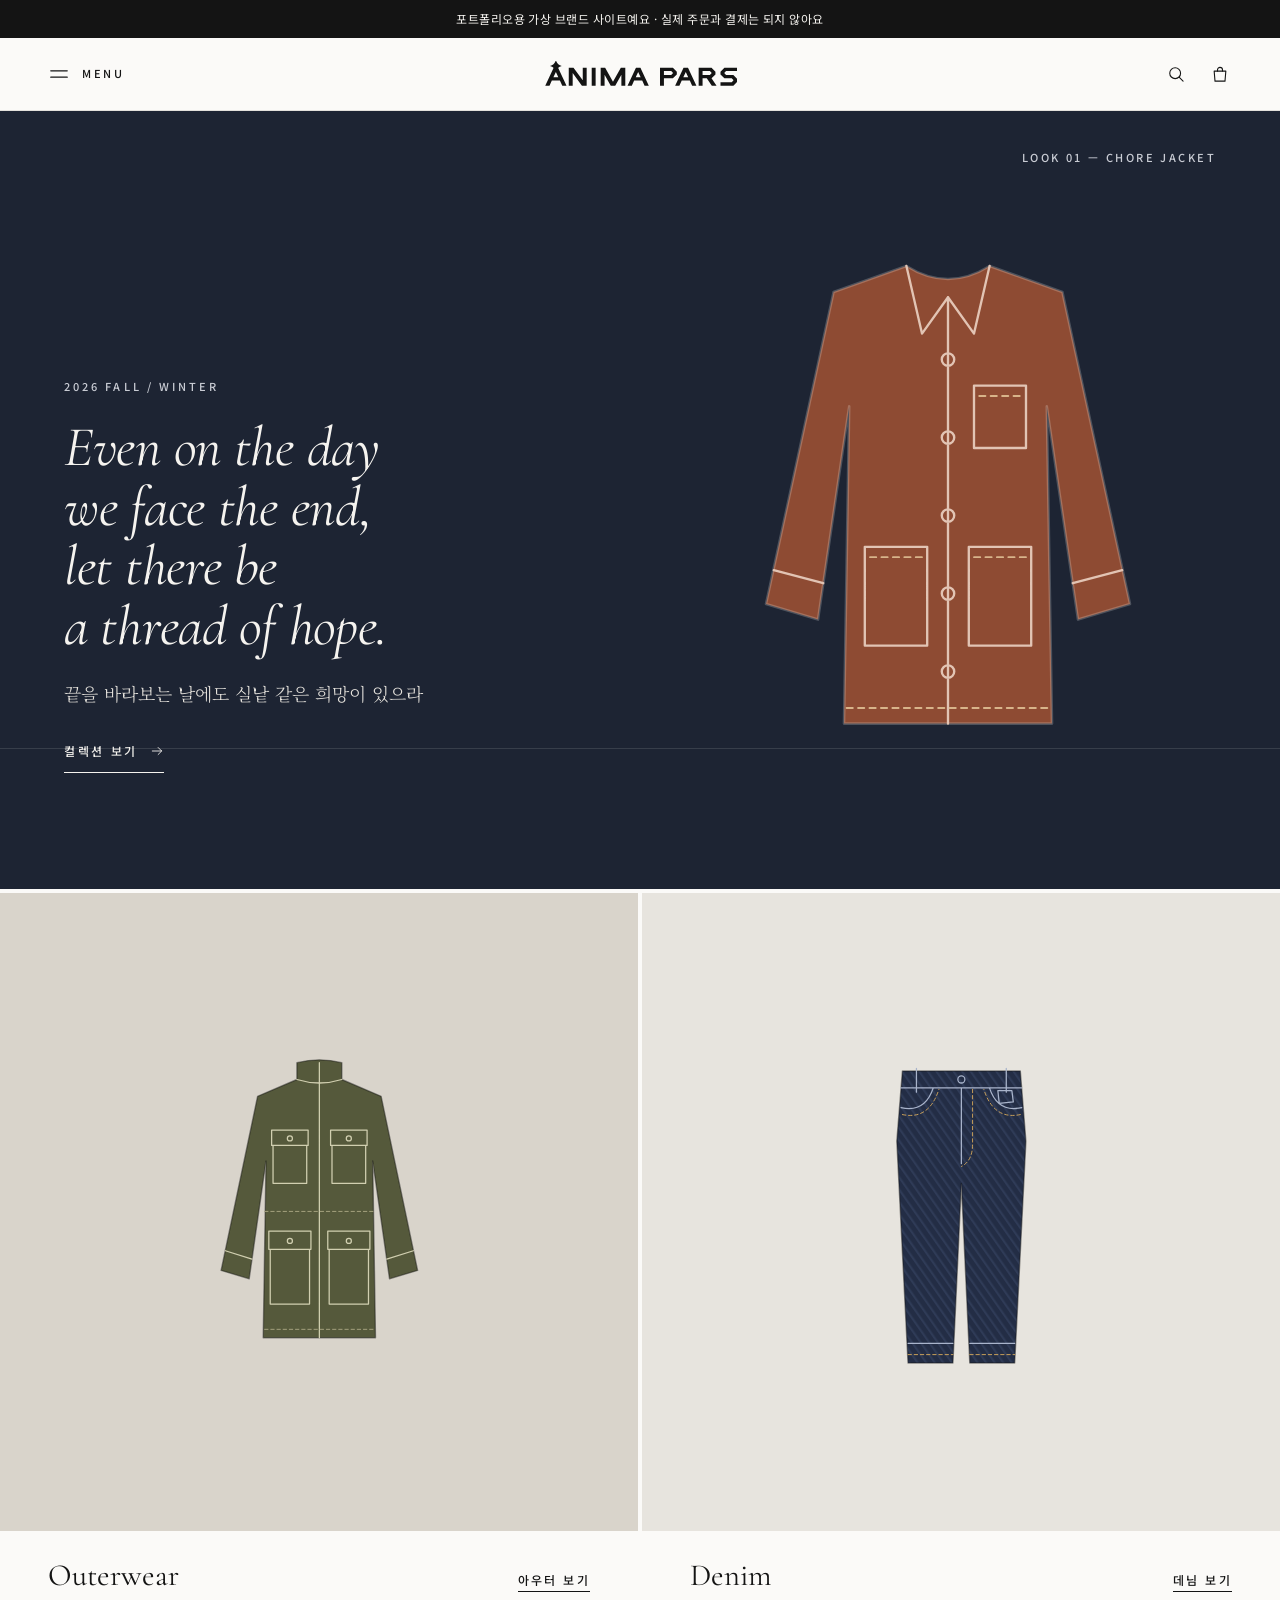
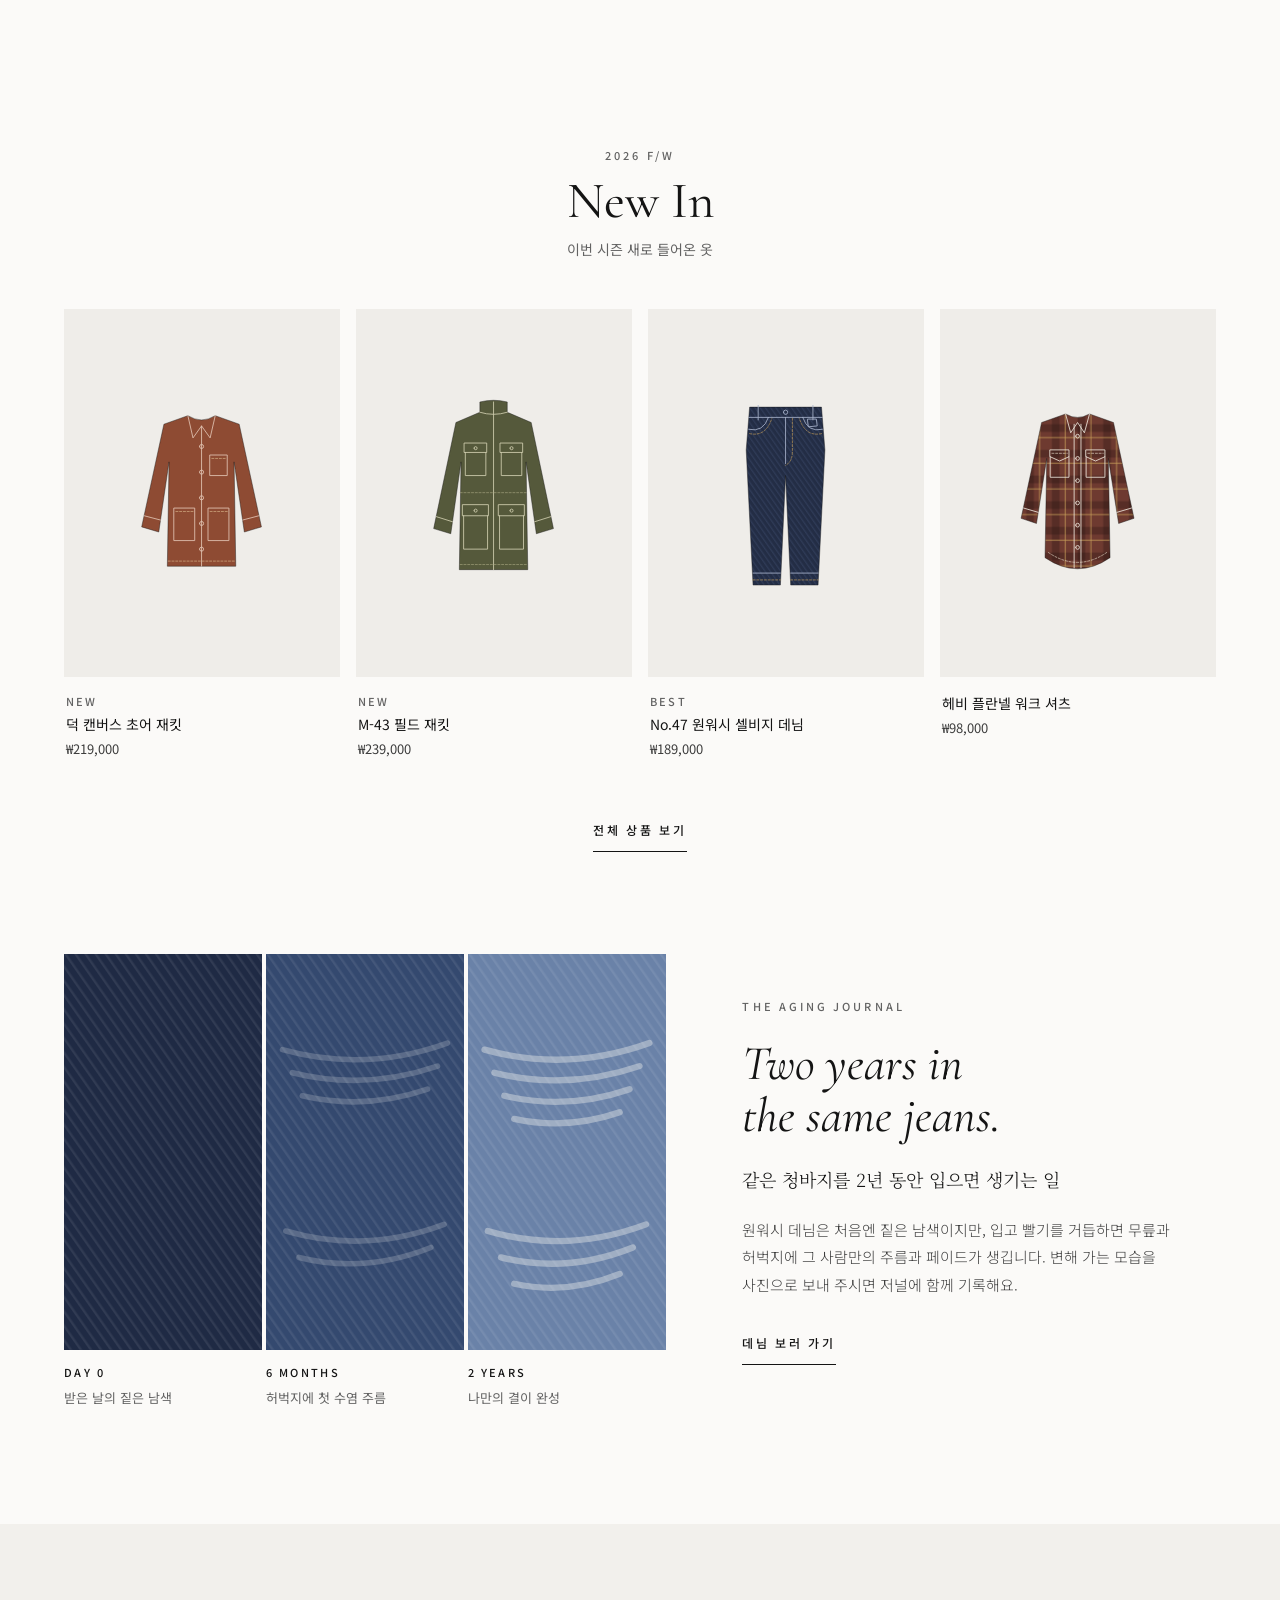
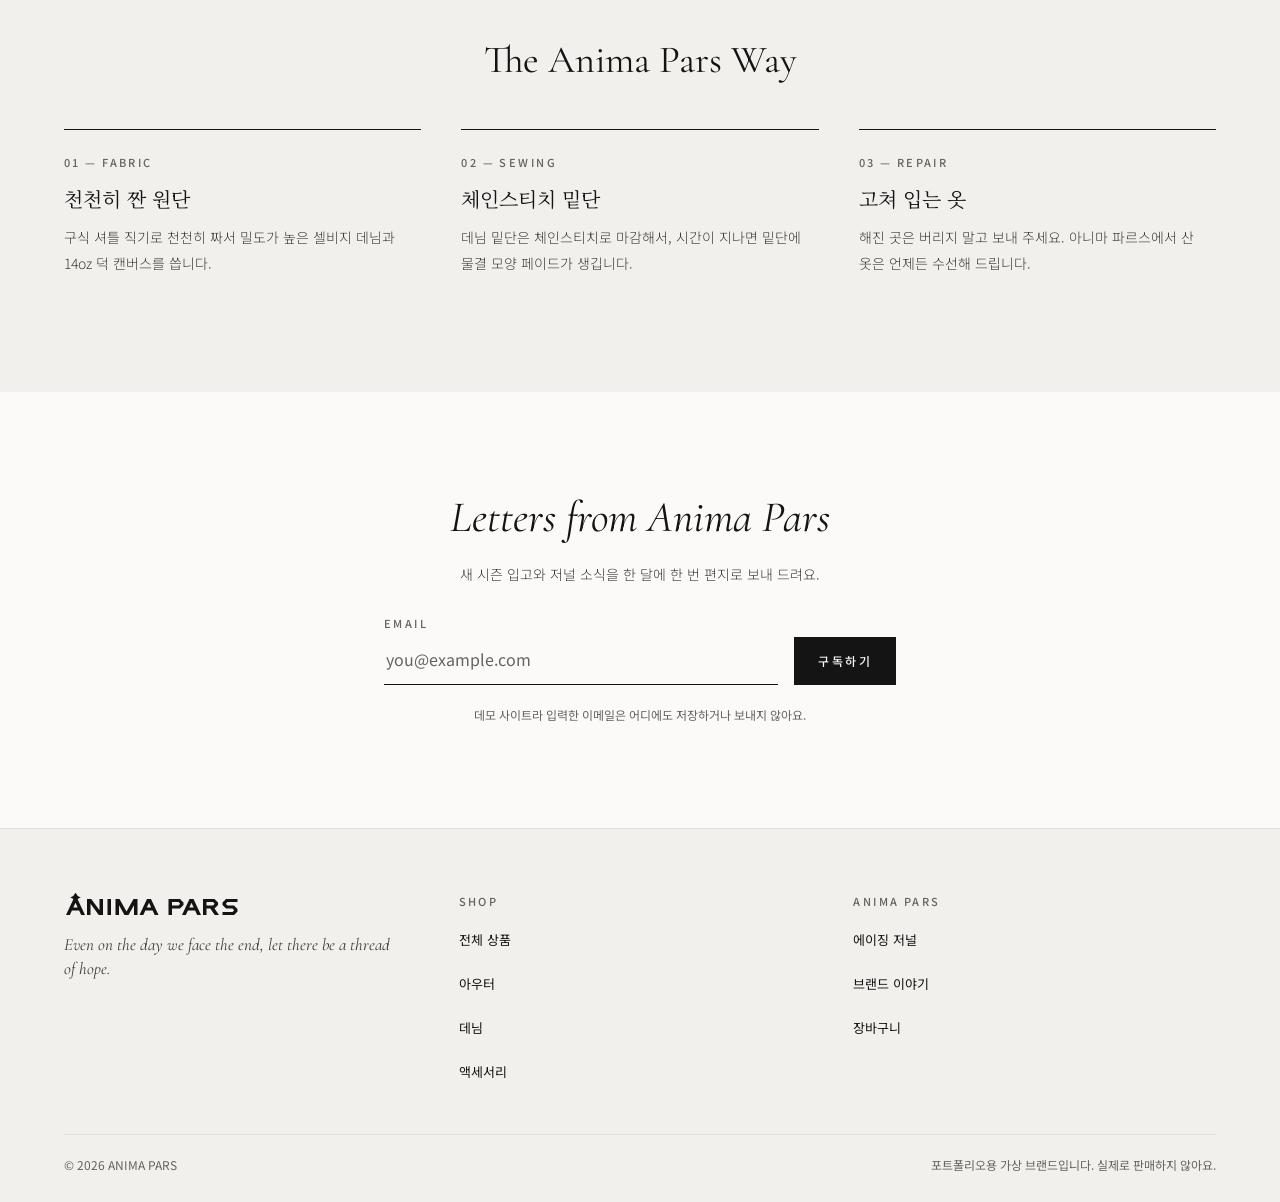
==== index.html @ e1e03ea4 "Initial commit: ANIMA PARS 포트폴리오 쇼핑몰 사이트 홈·컬렉션·상품 상세·장바구니 4개 페이지로 된 정적 사이트 (HTML/CSS/JS)  Co-Authore" ====
<!doctype html>
<html lang="ko">
<head>
  <meta charset="utf-8">
  <meta name="viewport" content="width=device-width, initial-scale=1">
  <title>ANIMA PARS | 포트폴리오용 가상 의류 브랜드</title>
  <meta name="description" content="ANIMA PARS는 덕 캔버스 재킷과 셀비지 데님처럼 입을수록 길이 드는 옷을 만드는 가상 의류 브랜드예요. 코딩 포트폴리오로 만든 데모 사이트입니다.">
  <meta property="og:type" content="website">
  <meta property="og:site_name" content="ANIMA PARS">
  <meta property="og:title" content="ANIMA PARS">
  <meta property="og:description" content="Even on the day we face the end, let there be a thread of hope.">
  <meta property="og:locale" content="ko_KR">
  <meta name="theme-color" content="#fbfaf8">
  <link rel="icon" href="assets/img/favicon.svg" type="image/svg+xml">
  <link rel="preconnect" href="https://fonts.googleapis.com">
  <link rel="preconnect" href="https://fonts.gstatic.com" crossorigin>
  <link rel="stylesheet" href="https://fonts.googleapis.com/css2?family=Cormorant+Garamond:ital,wght@0,400;0,500;1,400&amp;family=Noto+Sans+KR:wght@300;400;500&amp;family=Noto+Serif+KR:wght@300;400&amp;display=swap">
  <link rel="stylesheet" href="assets/css/style.css">
  <script src="assets/js/data.js" defer></script>
  <script src="assets/js/common.js" defer></script>
  <script src="assets/js/home.js" defer></script>
</head>
<body>
  <!-- 로고: 한 번 정의해 두고 <use>로 여러 곳에서 씀 -->
  <svg class="svg-defs" aria-hidden="true" focusable="false">
    <symbol id="logo-mark" viewBox="-2 3 347 48">
      <path fill="currentColor" fill-rule="evenodd" d="M0 50 L15 18 L23 18 L38 50 L30.4 50 L26.2 41 L11.8 41 L7.6 50 Z M19 25.7 L23.4 35 L14.6 35 Z M42 50 L42 18 L50.5 18 L67 40.5 L67 18 L74 18 L74 50 L65.5 50 L49 27.5 L49 50 Z M83 18 L90 18 L90 50 L83 50 Z M99 50 L99 18 L107 18 L121 42.9 L135 18 L143 18 L143 50 L136 50 L136 30.4 L125 50 L117 50 L106 30.4 L106 50 Z M147 50 L162 18 L170 18 L185 50 L177.4 50 L173.2 41 L158.8 41 L154.6 50 Z M166 25.7 L170.4 35 L161.6 35 Z M205 50 L205 18 L228 18 L235 25 L235 30 L228 37 L212 37 L212 50 Z M212 24 L225 24 L228 27 L228 28 L225 31 L212 31 Z M232 50 L247 18 L255 18 L270 50 L262.4 50 L258.2 41 L243.8 41 L239.6 50 Z M251 25.7 L255.4 35 L246.6 35 Z M274 50 L274 18 L297 18 L304 25 L304 30 L297 37 L306 50 L297.5 50 L288.5 37 L281 37 L281 50 Z M281 24 L294 24 L297 27 L297 28 L294 31 L281 31 Z M343 18 L343 24 L323 24 L320 27 L320 28 L323 31 L336 31 L343 38 L343 43 L336 50 L313 50 L313 44 L333 44 L336 41 L336 40 L333 37 L320 37 L313 30 L313 25 L320 18 Z"/>
      <path fill="currentColor" d="M19 4.5 Q21.3 12.7 29.5 15 Q21.3 17.3 19 25.5 Q16.7 17.3 8.5 15 Q16.7 12.7 19 4.5 Z"/>
    </symbol>
  </svg>

  <a class="skip-link" href="#main">본문으로 건너뛰기</a>
  <p class="notice-bar">포트폴리오용 가상 브랜드 사이트예요 · 실제 주문과 결제는 되지 않아요</p>

  <header class="site-header">
    <div class="site-header__inner">
      <div class="site-header__start">
        <button class="menu-toggle" type="button" aria-expanded="false" aria-controls="site-menu" aria-label="메뉴" data-menu-toggle>
          <svg class="icon icon-menu" viewBox="0 0 24 24" aria-hidden="true" focusable="false"><path d="M3 8.5 H21 M3 15.5 H21"/></svg>
          <svg class="icon icon-close" viewBox="0 0 24 24" aria-hidden="true" focusable="false"><path d="M5.5 5.5 L18.5 18.5 M18.5 5.5 L5.5 18.5"/></svg>
          <span class="menu-toggle__label" aria-hidden="true" data-menu-label>MENU</span>
        </button>
      </div>
      <a class="brand-logo" href="index.html" aria-label="ANIMA PARS 홈">
        <svg class="logo" viewBox="-2 3 347 48" aria-hidden="true" focusable="false"><use href="#logo-mark"/></svg>
      </a>
      <div class="site-header__end">
        <button class="icon-button" type="button" aria-expanded="false" aria-controls="site-search" aria-label="검색" data-search-toggle>
          <svg class="icon" viewBox="0 0 24 24" aria-hidden="true" focusable="false"><circle cx="11" cy="11" r="6.5"/><path d="M16 16 L20.5 20.5"/></svg>
        </button>
        <a class="cart-link" href="cart.html" aria-label="장바구니" data-cart-link>
          <svg class="icon" viewBox="0 0 24 24" aria-hidden="true" focusable="false"><path d="M5 8.5 H19 L18 20.5 H6 Z"/><path d="M9 8.5 V7 A3 3 0 0 1 15 7 V8.5"/></svg>
          <span class="cart-link__count" aria-hidden="true" data-cart-count hidden>0</span>
        </a>
      </div>
    </div>
    <div class="site-search" id="site-search" hidden>
      <form class="site-search__form" action="shop.html" method="get" role="search">
        <label class="sr-only" for="search-input">상품 검색</label>
        <input class="site-search__input" id="search-input" name="q" type="search" maxlength="40" placeholder="상품 이름으로 검색" autocomplete="off">
        <button class="button button--compact" type="submit">검색</button>
      </form>
    </div>
    <nav class="site-menu" id="site-menu" aria-label="전체 메뉴" hidden>
      <div class="site-menu__inner">
        <div class="menu-group">
          <p class="menu-group__title" lang="en">SHOP</p>
          <a href="shop.html">전체 상품</a>
          <a href="shop.html?cat=outer">아우터</a>
          <a href="shop.html?cat=denim">데님</a>
          <a href="shop.html?cat=shirt">셔츠</a>
          <a href="shop.html?cat=sweat">스웨트</a>
          <a href="shop.html?cat=tee">티셔츠</a>
          <a href="shop.html?cat=acc">액세서리</a>
        </div>
        <div class="menu-group">
          <p class="menu-group__title" lang="en">ANIMA PARS</p>
          <a href="index.html#journal">에이징 저널</a>
          <a href="index.html#about">브랜드 이야기</a>
          <a href="cart.html">장바구니</a>
        </div>
      </div>
    </nav>
  </header>

  <main id="main" tabindex="-1">
    <section class="hero" aria-labelledby="hero-title">
      <p class="hero__look" aria-hidden="true">LOOK 01 — CHORE JACKET</p>
      <div class="hero__inner container">
        <div class="hero__copy">
          <p class="eyebrow eyebrow--night" lang="en">2026 FALL / WINTER</p>
          <h1 class="hero__title" id="hero-title" lang="en">Even on the day<br>we face the end,<br>let there be<br>a thread of hope.</h1>
          <p class="hero__subtitle">끝을 바라보는 날에도 실낱 같은 희망이 있으라</p>
          <a class="link-line link-line--night" href="shop.html">
            컬렉션 보기
            <svg class="icon icon--small" viewBox="0 0 24 24" aria-hidden="true" focusable="false"><path d="M4 12 H20 M14 6 L20 12 L14 18"/></svg>
          </a>
        </div>
        <div class="hero__visual" data-illustration="AP-001:brick" data-illustration-tone="night" data-illustration-label="브릭 컬러 덕 캔버스 초어 재킷"></div>
      </div>
    </section>

    <section class="category-panels" aria-label="카테고리">
      <a class="category-panel" href="shop.html?cat=outer">
        <div class="category-panel__media category-panel__media--stone" data-illustration="AP-005:olive"></div>
        <div class="category-panel__body">
          <span class="category-panel__title" lang="en">Outerwear</span>
          <span class="category-panel__cta">아우터 보기</span>
        </div>
      </a>
      <a class="category-panel" href="shop.html?cat=denim">
        <div class="category-panel__media" data-illustration="AP-002:indigo"></div>
        <div class="category-panel__body">
          <span class="category-panel__title" lang="en">Denim</span>
          <span class="category-panel__cta">데님 보기</span>
        </div>
      </a>
    </section>

    <section class="section container" aria-labelledby="new-title">
      <div class="section-head">
        <p class="eyebrow" lang="en">2026 F/W</p>
        <h2 class="section-title" id="new-title" lang="en">New In</h2>
        <p class="section-subtitle">이번 시즌 새로 들어온 옷</p>
      </div>
      <ul class="product-grid" data-product-list="new"></ul>
      <noscript><p class="noscript-message">상품을 보려면 자바스크립트를 켜 주세요.</p></noscript>
      <a class="link-line section__cta" href="shop.html">전체 상품 보기</a>
    </section>

    <section class="journal container" id="journal" aria-labelledby="journal-title">
      <ol class="journal__strips" aria-label="데님 에이징 기록">
        <li class="journal__strip">
          <div class="journal__swatch journal__swatch--day0" aria-hidden="true">
            <svg viewBox="0 0 120 240" preserveAspectRatio="none" focusable="false"><rect width="120" height="240" fill="url(#ap-grain)"/></svg>
          </div>
          <span class="journal__label" lang="en">DAY 0</span>
          <span class="journal__note">받은 날의 짙은 남색</span>
        </li>
        <li class="journal__strip">
          <div class="journal__swatch journal__swatch--month6" aria-hidden="true">
            <svg viewBox="0 0 120 240" preserveAspectRatio="none" focusable="false"><rect width="120" height="240" fill="url(#ap-grain)"/><path d="M10 58 Q60 72 110 54 M16 72 Q60 83 104 68 M22 86 Q60 95 98 82 M12 168 Q60 182 108 164 M20 184 Q60 194 100 178" fill="none" stroke="#f5f3ef" stroke-opacity="0.2" stroke-width="3.4" stroke-linecap="round"/></svg>
          </div>
          <span class="journal__label" lang="en">6 MONTHS</span>
          <span class="journal__note">허벅지에 첫 수염 주름</span>
        </li>
        <li class="journal__strip">
          <div class="journal__swatch journal__swatch--year2" aria-hidden="true">
            <svg viewBox="0 0 120 240" preserveAspectRatio="none" focusable="false"><rect width="120" height="240" fill="url(#ap-grain)"/><path d="M10 58 Q60 72 110 54 M16 72 Q60 83 104 68 M22 86 Q60 95 98 82 M28 100 Q60 107 92 96 M12 168 Q60 182 108 164 M20 184 Q60 194 100 178 M28 200 Q60 207 92 194" fill="none" stroke="#f5f3ef" stroke-opacity="0.38" stroke-width="3.8" stroke-linecap="round"/></svg>
          </div>
          <span class="journal__label" lang="en">2 YEARS</span>
          <span class="journal__note">나만의 결이 완성</span>
        </li>
      </ol>
      <div class="journal__copy">
        <p class="eyebrow" lang="en">THE AGING JOURNAL</p>
        <h2 class="journal__title" id="journal-title" lang="en">Two years in<br>the same jeans.</h2>
        <p class="journal__lead">같은 청바지를 2년 동안 입으면 생기는 일</p>
        <p class="journal__text">원워시 데님은 처음엔 짙은 남색이지만, 입고 빨기를 거듭하면 무릎과 허벅지에 그 사람만의 주름과 페이드가 생깁니다. 변해 가는 모습을 사진으로 보내 주시면 저널에 함께 기록해요.</p>
        <a class="link-line" href="product.html?id=AP-002">데님 보러 가기</a>
      </div>
    </section>

    <section class="craft" id="about" aria-labelledby="craft-title">
      <div class="craft__inner container">
        <h2 class="section-title section-title--md craft__title" id="craft-title" lang="en">The Anima Pars Way</h2>
        <div class="craft__grid">
          <article class="craft__item">
            <span class="craft__index" lang="en">01 — FABRIC</span>
            <h3>천천히 짠 원단</h3>
            <p>구식 셔틀 직기로 천천히 짜서 밀도가 높은 셀비지 데님과 14oz 덕 캔버스를 씁니다.</p>
          </article>
          <article class="craft__item">
            <span class="craft__index" lang="en">02 — SEWING</span>
            <h3>체인스티치 밑단</h3>
            <p>데님 밑단은 체인스티치로 마감해서, 시간이 지나면 밑단에 물결 모양 페이드가 생깁니다.</p>
          </article>
          <article class="craft__item">
            <span class="craft__index" lang="en">03 — REPAIR</span>
            <h3>고쳐 입는 옷</h3>
            <p>해진 곳은 버리지 말고 보내 주세요. 아니마 파르스에서 산 옷은 언제든 수선해 드립니다.</p>
          </article>
        </div>
      </div>
    </section>

    <section class="newsletter" aria-labelledby="newsletter-title">
      <div class="newsletter__inner">
        <h2 class="newsletter__title" id="newsletter-title" lang="en">Letters from Anima Pars</h2>
        <p class="newsletter__text">새 시즌 입고와 저널 소식을 한 달에 한 번 편지로 보내 드려요.</p>
        <!-- 입력칸에 name이 없어서, 자바스크립트가 꺼져 있어도 이메일이 주소창이나 서버로 가지 않음 -->
        <form class="newsletter__form" novalidate data-newsletter>
          <div class="field">
            <label class="field__label" for="newsletter-email" lang="en">EMAIL</label>
            <input class="field__input" id="newsletter-email" type="email" autocomplete="email" placeholder="you@example.com" required>
          </div>
          <button class="button button--compact" type="submit">구독하기</button>
        </form>
        <p class="form-message form-message--error" role="alert" data-newsletter-error hidden>이메일 주소를 다시 확인해 주세요.</p>
        <p class="form-message" role="status" data-newsletter-done hidden>고마워요! 포트폴리오용 데모 사이트라 실제로 메일이 발송되지는 않아요.</p>
        <p class="fine-print">데모 사이트라 입력한 이메일은 어디에도 저장하거나 보내지 않아요.</p>
      </div>
    </section>
  </main>

  <footer class="site-footer">
    <div class="container">
      <div class="site-footer__grid">
        <div class="footer-brand">
          <a class="footer-brand__logo" href="index.html" aria-label="ANIMA PARS 홈">
            <svg class="logo" viewBox="-2 3 347 48" aria-hidden="true" focusable="false"><use href="#logo-mark"/></svg>
          </a>
          <p class="footer-motto" lang="en">Even on the day we face the end, let there be a thread of hope.</p>
        </div>
        <nav class="footer-group" aria-labelledby="footer-shop">
          <h2 class="footer-group__title" id="footer-shop" lang="en">SHOP</h2>
          <a href="shop.html">전체 상품</a>
          <a href="shop.html?cat=outer">아우터</a>
          <a href="shop.html?cat=denim">데님</a>
          <a href="shop.html?cat=acc">액세서리</a>
        </nav>
        <nav class="footer-group" aria-labelledby="footer-brand">
          <h2 class="footer-group__title" id="footer-brand" lang="en">ANIMA PARS</h2>
          <a href="index.html#journal">에이징 저널</a>
          <a href="index.html#about">브랜드 이야기</a>
          <a href="cart.html">장바구니</a>
        </nav>
      </div>
      <div class="site-footer__bottom">
        <span>© 2026 ANIMA PARS</span>
        <span>포트폴리오용 가상 브랜드입니다. 실제로 판매하지 않아요.</span>
      </div>
    </div>
  </footer>
</body>
</html>
---- assets/css/style.css ----
/* ==========================================================================
   ANIMA PARS 스타일시트
   1. 디자인 토큰   2. 기본   3. 공통 요소   4. 헤더·메뉴·검색   5. 푸터
   6. 상품 카드   7. 홈   8. 컬렉션   9. 상품 상세   10. 장바구니
   ========================================================================== */

/* 1. 디자인 토큰 ------------------------------------------------------------ */
:root {
  --ink: #141414;
  --ink-soft: #3c3c3c;
  --muted: #636363;
  --line: #e3e0db;
  --line-strong: #d5d1ca;
  --paper: #fbfaf8;
  --paper-alt: #f2f0ec;
  --tile: #efede9;
  --night: #1d2433;
  --night-text: #f5f3ef;
  --night-muted: #c9ccd4;
  --error: #a3352a;

  --font-display: "Cormorant Garamond", "Noto Serif KR", Georgia, serif;
  --font-serif: "Noto Serif KR", "Nanum Myeongjo", AppleMyungjo, serif;
  --font-sans: "Noto Sans KR", "Apple SD Gothic Neo", "Malgun Gothic", system-ui, sans-serif;

  --page-max: 1440px;
  --gutter: clamp(20px, 5vw, 72px);
  --header-height: 72px;
}

/* 2. 기본 ------------------------------------------------------------------ */
*,
*::before,
*::after {
  box-sizing: border-box;
}

[hidden] {
  display: none !important;
}

html {
  -webkit-text-size-adjust: 100%;
  scroll-behavior: smooth;
}

body {
  margin: 0;
  background: var(--paper);
  color: var(--ink);
  font-family: var(--font-sans);
  font-size: 15px;
  line-height: 1.6;
  word-break: keep-all;
  overflow-wrap: break-word;
  -webkit-font-smoothing: antialiased;
}

h1,
h2,
h3,
p,
figure,
dl,
dd {
  margin: 0;
}

ol,
ul {
  margin: 0;
  padding: 0;
  list-style: none;
}

svg {
  display: block;
}

a {
  color: inherit;
  text-underline-offset: 4px;
}

a:hover {
  color: var(--muted);
}

button,
input,
select {
  font: inherit;
  color: inherit;
}

button {
  cursor: pointer;
}

:focus-visible {
  outline: 2px solid var(--ink);
  outline-offset: 3px;
}

main:focus,
h1:focus {
  outline: none;
}

/* 고정 헤더에 가려지지 않도록 앵커 이동 위치를 아래로 */
[id] {
  scroll-margin-top: calc(var(--header-height) + 16px);
}

.sr-only {
  position: absolute;
  width: 1px;
  height: 1px;
  margin: -1px;
  padding: 0;
  overflow: hidden;
  clip-path: inset(50%);
  white-space: nowrap;
  border: 0;
}

/* display:none으로 숨기면 일부 브라우저에서 패턴이 안 그려지므로 크기 0으로 숨김 */
.svg-defs {
  position: absolute;
  width: 0;
  height: 0;
  overflow: hidden;
}

.container {
  width: 100%;
  max-width: var(--page-max);
  margin-inline: auto;
  padding-inline: var(--gutter);
}

.skip-link {
  position: absolute;
  top: -100px;
  left: 16px;
  z-index: 100;
  padding: 12px 16px;
  background: var(--ink);
  color: var(--paper);
  font-size: 14px;
  text-decoration: none;
}

.skip-link:focus {
  top: 16px;
  color: var(--paper);
}

@media (prefers-reduced-motion: reduce) {
  html {
    scroll-behavior: auto;
  }

  *,
  *::before,
  *::after {
    transition-duration: 0.01ms !important;
    animation-duration: 0.01ms !important;
  }
}

/* 3. 공통 요소 -------------------------------------------------------------- */
.notice-bar {
  padding: 10px var(--gutter);
  background: var(--ink);
  color: var(--night-text);
  font-size: 12px;
  line-height: 1.5;
  letter-spacing: 0.04em;
  text-align: center;
}

.eyebrow {
  font-size: 11px;
  font-weight: 500;
  letter-spacing: 0.28em;
  color: var(--muted);
}

.eyebrow--night {
  color: var(--night-muted);
}

.display-title {
  font-family: var(--font-display);
  font-size: clamp(40px, 5vw, 72px);
  font-weight: 400;
  line-height: 1;
}

.section-title {
  font-family: var(--font-display);
  font-size: clamp(36px, 4vw, 56px);
  font-weight: 400;
  line-height: 1.05;
}

.section-title--md {
  font-size: clamp(30px, 3vw, 40px);
  line-height: 1.1;
}

.page-title {
  font-family: var(--font-serif);
  font-size: clamp(28px, 3vw, 40px);
  font-weight: 300;
  line-height: 1.3;
}

.section {
  display: flex;
  flex-direction: column;
  gap: 48px;
  padding-block: clamp(72px, 9vw, 128px) clamp(64px, 8vw, 112px);
}

.section-head {
  display: flex;
  flex-direction: column;
  align-items: center;
  gap: 10px;
  text-align: center;
}

.section-subtitle {
  font-size: 14px;
  color: var(--muted);
}

.section__cta {
  align-self: center;
}

.button {
  display: inline-flex;
  align-items: center;
  justify-content: center;
  gap: 8px;
  min-height: 56px;
  padding: 0 28px;
  border: 0;
  border-radius: 0;
  background: var(--ink);
  color: var(--paper);
  font-size: 13px;
  font-weight: 500;
  letter-spacing: 0.18em;
  text-decoration: none;
  transition: background-color 0.2s ease;
}

.button:hover {
  background: #333;
  color: var(--paper);
}

.button--block {
  width: 100%;
}

.button--compact {
  min-height: 48px;
  padding: 0 24px;
  font-size: 12px;
  letter-spacing: 0.2em;
}

.link-line {
  display: inline-flex;
  align-items: center;
  gap: 12px;
  min-height: 44px;
  border-bottom: 1px solid currentColor;
  font-size: 12px;
  font-weight: 500;
  letter-spacing: 0.22em;
  text-decoration: none;
}

.link-line--night {
  color: var(--night-text);
}

.link-line--night:hover {
  color: var(--night-muted);
}

.text-button {
  min-height: 44px;
  padding: 0 4px;
  border: 0;
  background: none;
  font-size: 12px;
  letter-spacing: 0.12em;
  text-decoration: underline;
  text-underline-offset: 4px;
}

.text-button:hover {
  color: var(--muted);
}

.icon {
  flex: none;
  width: 20px;
  height: 20px;
  fill: none;
  stroke: currentColor;
  stroke-width: 1.3;
  stroke-linecap: round;
  stroke-linejoin: round;
}

.icon--small {
  width: 14px;
  height: 14px;
  stroke-width: 1.5;
}

.form-message {
  font-size: 13px;
  line-height: 1.6;
}

.form-message--error {
  color: var(--error);
}

.fine-print {
  font-size: 12px;
  line-height: 1.7;
  color: var(--muted);
}

.breadcrumb ol {
  display: flex;
  flex-wrap: wrap;
  gap: 8px;
  font-size: 12px;
  color: var(--muted);
}

.breadcrumb li + li::before {
  content: "/";
  margin-right: 8px;
}

.breadcrumb a {
  color: var(--muted);
}

.breadcrumb a:hover {
  color: var(--ink);
}

.breadcrumb [aria-current="page"] {
  color: var(--ink);
}

.noscript-message {
  padding: 48px 0;
  font-size: 14px;
  color: var(--muted);
  text-align: center;
}

/* 4. 헤더·메뉴·검색 --------------------------------------------------------- */
.site-header {
  position: sticky;
  top: 0;
  z-index: 30;
  background: var(--paper);
  border-bottom: 1px solid var(--line);
}

.site-header__inner {
  max-width: var(--page-max);
  min-height: var(--header-height);
  margin-inline: auto;
  padding-inline: clamp(8px, 3vw, 40px);
  display: grid;
  grid-template-columns: minmax(0, 1fr) auto minmax(0, 1fr);
  align-items: center;
  gap: 8px;
}

.site-header__start {
  display: flex;
  align-items: center;
}

.site-header__end {
  display: flex;
  align-items: center;
  justify-content: flex-end;
}

.icon-button {
  width: 44px;
  height: 44px;
  display: inline-flex;
  align-items: center;
  justify-content: center;
  padding: 0;
  border: 0;
  background: none;
}

.menu-toggle {
  display: inline-flex;
  align-items: center;
  gap: 12px;
  min-width: 44px;
  min-height: 44px;
  padding: 0 10px;
  border: 0;
  background: none;
  font-size: 11px;
  font-weight: 500;
  letter-spacing: 0.22em;
}

.menu-toggle .icon {
  width: 22px;
  height: 22px;
}

.menu-toggle .icon-close,
.menu-toggle[aria-expanded="true"] .icon-menu {
  display: none;
}

.menu-toggle[aria-expanded="true"] .icon-close {
  display: block;
}

.menu-toggle__label {
  display: none;
}

@media (min-width: 760px) {
  .menu-toggle__label {
    display: inline;
  }
}

.brand-logo {
  display: inline-flex;
  align-items: center;
  justify-content: center;
  min-height: 44px;
  padding: 4px 0;
  color: var(--ink);
}

.brand-logo:hover {
  color: var(--ink);
  opacity: 0.75;
}

.logo {
  width: auto;
  height: clamp(22px, 2.1vw, 30px);
  aspect-ratio: 347 / 48;
}

.cart-link {
  display: inline-flex;
  align-items: center;
  justify-content: center;
  gap: 6px;
  min-width: 44px;
  height: 44px;
  padding: 0 8px;
  font-size: 12px;
  font-weight: 500;
  text-decoration: none;
}

/* 패널이 화면보다 길어지면 패널 안에서 스크롤 (고정 헤더라서 필요) */
.site-search,
.site-menu {
  max-height: calc(100vh - var(--header-height));
  max-height: calc(100dvh - var(--header-height));
  overflow-y: auto;
  border-top: 1px solid var(--line);
}

.site-search__form {
  max-width: 720px;
  margin-inline: auto;
  padding: 20px var(--gutter) 24px;
  display: flex;
  align-items: flex-end;
  gap: 12px;
}

.site-search__input,
.field__input {
  width: 100%;
  min-width: 0;
  min-height: 48px;
  padding: 0 2px;
  border: 0;
  border-bottom: 1px solid var(--ink);
  border-radius: 0;
  background: transparent;
  font-size: 16px; /* 16px 미만이면 iOS에서 입력할 때 화면이 확대됨 */
  -webkit-appearance: none;
  appearance: none;
}

.site-search__input {
  flex: 1 1 auto;
}

.site-search__input::placeholder,
.field__input::placeholder {
  color: var(--muted);
}

.site-menu__inner {
  max-width: var(--page-max);
  margin-inline: auto;
  padding: 32px var(--gutter) 40px;
  display: grid;
  grid-template-columns: repeat(auto-fit, minmax(min(220px, 100%), 1fr));
  gap: 28px 48px;
}

.menu-group {
  display: flex;
  flex-direction: column;
}

.menu-group__title {
  margin-bottom: 8px;
  font-size: 11px;
  font-weight: 500;
  letter-spacing: 0.22em;
  color: var(--muted);
}

.menu-group a {
  display: flex;
  align-items: center;
  min-height: 44px;
  font-family: var(--font-serif);
  font-size: 19px;
  font-weight: 300;
  text-decoration: none;
}

/* 5. 푸터 ------------------------------------------------------------------ */
.site-footer {
  background: var(--paper-alt);
  border-top: 1px solid var(--line);
}

.site-footer__grid {
  display: grid;
  grid-template-columns: repeat(auto-fit, minmax(min(200px, 100%), 1fr));
  gap: 40px 32px;
  padding-block: 64px 40px;
}

.footer-brand {
  display: flex;
  flex-direction: column;
  align-items: flex-start;
  gap: 16px;
}

.footer-brand__logo {
  display: inline-flex;
  color: var(--ink);
}

.footer-brand__logo:hover {
  color: var(--ink);
  opacity: 0.75;
}

.footer-brand__logo .logo {
  height: 24px;
}

.footer-motto {
  max-width: 20em;
  font-family: var(--font-display);
  font-size: 17px;
  font-style: italic;
  line-height: 1.45;
  color: var(--ink-soft);
}

.footer-group {
  display: flex;
  flex-direction: column;
}

.footer-group__title {
  margin-bottom: 8px;
  font-size: 11px;
  font-weight: 500;
  letter-spacing: 0.22em;
  color: var(--muted);
}

.footer-group a {
  display: flex;
  align-items: center;
  min-height: 44px;
  font-size: 13px;
  text-decoration: none;
}

.site-footer__bottom {
  display: flex;
  flex-wrap: wrap;
  justify-content: space-between;
  gap: 8px 24px;
  padding-block: 20px 28px;
  border-top: 1px solid var(--line);
  font-size: 12px;
  color: var(--muted);
}

/* 6. 상품 카드 -------------------------------------------------------------- */
.product-grid {
  display: grid;
  grid-template-columns: repeat(auto-fill, minmax(min(260px, calc(50% - 8px)), 1fr));
  gap: 48px 16px;
}

.product-card {
  display: flex;
  flex-direction: column;
  gap: 16px;
  height: 100%;
  text-decoration: none;
}

.product-card:hover {
  color: inherit;
}

.product-card__media {
  aspect-ratio: 3 / 4;
  display: flex;
  align-items: center;
  justify-content: center;
  overflow: hidden;
  background: var(--tile);
}

.product-card__media .garment {
  width: 62%;
  height: auto;
  transition: transform 0.5s ease;
}

.product-card:hover .garment,
.product-card:focus-visible .garment {
  transform: scale(1.04);
}

.product-card__body {
  display: flex;
  flex-direction: column;
  gap: 4px;
  padding-inline: 2px;
}

.product-card__badge {
  font-size: 11px;
  font-weight: 500;
  letter-spacing: 0.2em;
  color: var(--muted);
}

.product-card__name {
  font-size: 14px;
  line-height: 1.5;
}

.product-card__price {
  font-size: 13px;
  color: var(--ink-soft);
}

/* 7. 홈 -------------------------------------------------------------------- */
.hero {
  position: relative;
  overflow: hidden;
  background: var(--night);
  color: var(--night-text);
}

/* 강 수면 같은 가로선 */
.hero::before {
  content: "";
  position: absolute;
  left: 0;
  right: 0;
  bottom: 18%;
  height: 1px;
  background: var(--night-text);
  opacity: 0.12;
}

.hero :focus-visible {
  outline-color: var(--night-text);
}

.hero__look {
  position: absolute;
  top: clamp(16px, 3vw, 40px);
  right: var(--gutter);
  font-size: 11px;
  font-weight: 500;
  letter-spacing: 0.22em;
  color: var(--night-muted);
}

.hero__inner {
  position: relative;
  min-height: clamp(560px, 56vw, 820px);
  padding-block: clamp(64px, 6vw, 88px) clamp(40px, 6vw, 88px);
  display: flex;
  flex-wrap: wrap;
  align-items: flex-end;
  gap: 40px;
}

.hero__copy {
  flex: 1 1 400px;
  min-width: 0;
  display: flex;
  flex-direction: column;
  align-items: flex-start;
  gap: 22px;
  padding-bottom: clamp(0px, 3vw, 40px);
}

.hero__title {
  font-family: var(--font-display);
  font-size: clamp(40px, 4.4vw, 64px);
  font-style: italic;
  font-weight: 400;
  line-height: 1.06;
  letter-spacing: -0.005em;
}

.hero__subtitle {
  font-family: var(--font-serif);
  font-size: clamp(15px, 1.4vw, 19px);
  font-weight: 300;
  line-height: 1.6;
  color: #e6e3dd;
}

.hero__visual {
  flex: 1 1 360px;
  min-width: 0;
  align-self: stretch;
  display: flex;
  align-items: flex-end;
  justify-content: center;
}

.hero__visual .garment {
  width: min(100%, 520px);
  height: auto;
}

.category-panels {
  display: grid;
  grid-template-columns: repeat(auto-fit, minmax(min(360px, 100%), 1fr));
  gap: 4px;
  padding-top: 4px;
}

.category-panel {
  display: flex;
  flex-direction: column;
  text-decoration: none;
}

.category-panel:hover {
  color: inherit;
}

.category-panel__media {
  aspect-ratio: 1 / 1;
  display: flex;
  align-items: center;
  justify-content: center;
  overflow: hidden;
  background: #e7e4de;
}

.category-panel__media--stone {
  background: #d9d4cb;
}

.category-panel__media .garment {
  width: 44%;
  height: auto;
  transition: transform 0.6s ease;
}

.category-panel:hover .garment {
  transform: scale(1.03);
}

.category-panel__body {
  display: flex;
  flex-wrap: wrap;
  align-items: baseline;
  justify-content: space-between;
  gap: 6px 16px;
  padding: 20px clamp(20px, 4vw, 48px) 32px;
}

.category-panel__title {
  font-family: var(--font-display);
  font-size: clamp(26px, 2.4vw, 34px);
}

.category-panel__cta {
  padding-bottom: 2px;
  border-bottom: 1px solid currentColor;
  font-size: 12px;
  font-weight: 500;
  letter-spacing: 0.2em;
}

.journal {
  display: flex;
  flex-wrap: wrap;
  align-items: center;
  gap: clamp(40px, 6vw, 112px);
  padding-bottom: clamp(72px, 9vw, 128px);
}

.journal__strips {
  flex: 1.3 1 480px;
  min-width: 0;
  display: grid;
  grid-template-columns: repeat(3, minmax(0, 1fr));
  gap: 4px;
}

.journal__strip {
  display: flex;
  flex-direction: column;
  gap: 6px;
}

.journal__swatch {
  position: relative;
  aspect-ratio: 1 / 2;
  margin-bottom: 8px;
  overflow: hidden;
}

.journal__swatch svg {
  position: absolute;
  inset: 0;
  width: 100%;
  height: 100%;
}

.journal__swatch--day0 {
  background: #1f2a44;
}

.journal__swatch--month6 {
  background: #34496f;
}

.journal__swatch--year2 {
  background: #6a82a8;
}

.journal__label {
  font-size: 11px;
  font-weight: 500;
  letter-spacing: 0.22em;
}

.journal__note {
  font-size: 13px;
  color: var(--muted);
}

.journal__copy {
  flex: 1 1 380px;
  min-width: 0;
  display: flex;
  flex-direction: column;
  align-items: flex-start;
  gap: 22px;
}

.journal__title {
  font-family: var(--font-display);
  font-size: clamp(36px, 3.8vw, 56px);
  font-style: italic;
  font-weight: 400;
  line-height: 1.08;
}

.journal__lead {
  font-family: var(--font-serif);
  font-size: 18px;
  font-weight: 300;
  line-height: 1.6;
}

.journal__text {
  max-width: 30em;
  font-size: 15px;
  font-weight: 300;
  line-height: 1.85;
  color: var(--ink-soft);
}

.craft {
  background: var(--paper-alt);
}

.craft__inner {
  display: flex;
  flex-direction: column;
  gap: 48px;
  padding-block: clamp(72px, 9vw, 120px);
}

.craft__title {
  text-align: center;
}

.craft__grid {
  display: grid;
  grid-template-columns: repeat(auto-fit, minmax(min(260px, 100%), 1fr));
  gap: 40px;
}

.craft__item {
  display: flex;
  flex-direction: column;
  gap: 12px;
  padding-top: 24px;
  border-top: 1px solid var(--ink);
}

.craft__index {
  font-size: 11px;
  font-weight: 500;
  letter-spacing: 0.22em;
  color: var(--muted);
}

.craft__item h3 {
  font-family: var(--font-serif);
  font-size: 20px;
  font-weight: 400;
  line-height: 1.45;
}

.craft__item p {
  font-size: 14px;
  font-weight: 300;
  line-height: 1.85;
  color: var(--ink-soft);
}

.newsletter__inner {
  max-width: 640px;
  margin-inline: auto;
  padding: clamp(72px, 8vw, 112px) var(--gutter);
  display: flex;
  flex-direction: column;
  gap: 20px;
  text-align: center;
}

.newsletter__title {
  font-family: var(--font-display);
  font-size: clamp(32px, 3.4vw, 44px);
  font-style: italic;
  font-weight: 400;
  line-height: 1.1;
}

.newsletter__text {
  font-size: 14px;
  font-weight: 300;
  line-height: 1.8;
  color: var(--ink-soft);
}

.newsletter__form {
  display: flex;
  flex-wrap: wrap;
  align-items: flex-end;
  gap: 12px 16px;
  margin-top: 8px;
  text-align: left;
}

.newsletter__form .button {
  flex: 0 0 auto;
}

.field {
  flex: 1 1 260px;
  min-width: 0;
  display: flex;
  flex-direction: column;
  gap: 4px;
}

.field__label {
  font-size: 11px;
  font-weight: 500;
  letter-spacing: 0.22em;
  color: var(--muted);
}

.field__input[aria-invalid="true"] {
  border-bottom-color: var(--error);
}

/* 8. 컬렉션 ---------------------------------------------------------------- */
.page-intro {
  display: flex;
  flex-direction: column;
  gap: 12px;
  padding-block: clamp(40px, 5vw, 72px) 32px;
}

.page-intro--center {
  align-items: center;
  text-align: center;
  padding-block: clamp(48px, 6vw, 88px) 36px;
}

.page-intro--center .breadcrumb ol {
  justify-content: center;
}

.page-intro__row {
  display: flex;
  flex-wrap: wrap;
  align-items: baseline;
  gap: 6px 16px;
}

.page-intro__meta {
  font-size: 13px;
  color: var(--muted);
}

.filter-bar {
  border-block: 1px solid var(--line);
}

.filter-bar__inner {
  display: flex;
  flex-wrap: wrap;
  align-items: center;
  justify-content: space-between;
  gap: 4px 24px;
  padding-block: 4px;
}

.chip-group {
  display: flex;
  flex-wrap: wrap;
  gap: 0 2px;
  margin-inline: -10px;
}

.chip {
  min-height: 44px;
  padding: 0 10px;
  border: 0;
  background: none;
  color: var(--muted);
  font-size: 13px;
  letter-spacing: 0.04em;
  text-underline-offset: 8px;
  text-decoration-thickness: 1px;
}

.chip:hover {
  color: var(--ink);
}

.chip[aria-pressed="true"] {
  color: var(--ink);
  font-weight: 500;
  text-decoration: underline;
}

.sort-control {
  display: flex;
  align-items: center;
  gap: 6px;
}

.sort-control label {
  font-size: 11px;
  font-weight: 500;
  letter-spacing: 0.2em;
  color: var(--muted);
}

.select-wrap {
  position: relative;
}

.select-wrap select {
  min-height: 44px;
  padding: 0 28px 0 8px;
  border: 0;
  border-radius: 0;
  background: transparent;
  font-size: 13px;
  cursor: pointer;
  -webkit-appearance: none;
  appearance: none;
}

.select-wrap .icon {
  position: absolute;
  top: 50%;
  right: 6px;
  transform: translateY(-50%);
  pointer-events: none;
}

.shop-results {
  display: flex;
  flex-direction: column;
  gap: 28px;
  padding-block: 40px clamp(72px, 8vw, 120px);
}

.search-status {
  display: flex;
  flex-wrap: wrap;
  align-items: center;
  gap: 4px 16px;
  font-size: 14px;
}

.empty-message {
  padding: 48px 0;
  font-size: 14px;
  color: var(--muted);
  text-align: center;
}

/* 9. 상품 상세 -------------------------------------------------------------- */
.breadcrumb--product {
  padding-top: 20px;
}

.product {
  display: flex;
  flex-wrap: wrap;
  align-items: flex-start;
  gap: clamp(32px, 5vw, 80px);
  padding-block: 20px clamp(64px, 8vw, 112px);
}

.product__gallery {
  flex: 1.4 1 520px;
  min-width: 0;
  display: flex;
  flex-direction: column;
  gap: 8px;
}

.product__figure {
  position: relative;
  display: flex;
  align-items: center;
  justify-content: center;
  overflow: hidden;
  background: var(--tile);
}

.product__figure--main {
  aspect-ratio: 4 / 5;
}

.product__art {
  width: 100%;
  display: flex;
  align-items: center;
  justify-content: center;
}

.product__art .garment {
  width: 60%;
  height: auto;
}

.product__figure-row {
  display: grid;
  grid-template-columns: repeat(2, minmax(0, 1fr));
  gap: 8px;
}

.product__figure--square {
  aspect-ratio: 1 / 1;
}

/* 라벨 안 글자가 칸 너비에 맞춰 줄어들도록 컨테이너 기준 단위(cqw) 사용 */
.product__figure--label {
  container-type: inline-size;
  background: #e7e4de;
}

.product__figure figcaption {
  position: absolute;
  left: 20px;
  bottom: 16px;
  font-size: 11px;
  font-weight: 500;
  letter-spacing: 0.22em;
  color: var(--muted);
}

.product__figure .fabric-caption {
  color: var(--night-text);
}

.product__figure .fabric-caption.is-dark {
  color: var(--ink);
}

.product__fabric {
  position: absolute;
  inset: 0;
}

.fabric-swatch {
  width: 100%;
  height: 100%;
}

.woven-label {
  width: 72%;
  aspect-ratio: 5 / 3;
  display: flex;
  flex-direction: column;
  align-items: center;
  justify-content: center;
  gap: 8px;
  padding: 12px;
  border: 1px solid #232d45;
  background: var(--paper);
  color: #232d45;
}

.woven-label .logo {
  width: 80%;
  height: auto;
}

.woven-label__line {
  font-size: 9px; /* 컨테이너 단위를 지원하지 않는 브라우저용 */
  font-size: clamp(7px, 4.2cqw, 11px);
  font-weight: 500;
  letter-spacing: 0.2em;
  white-space: nowrap;
}

.product__info {
  flex: 1 1 360px;
  min-width: 0;
  display: flex;
  flex-direction: column;
  gap: 32px;
  padding-top: clamp(0px, 2vw, 24px);
}

.product__heading {
  display: flex;
  flex-direction: column;
  gap: 10px;
}

.product__title {
  font-family: var(--font-serif);
  font-size: clamp(26px, 2.4vw, 34px);
  font-weight: 400;
  line-height: 1.35;
  letter-spacing: -0.01em;
}

.product__title-en {
  font-family: var(--font-display);
  font-size: 21px;
  font-style: italic;
  color: var(--ink-soft);
}

.product__price {
  margin-top: 8px;
  font-size: 16px;
}

.option-group {
  min-width: 0;
  margin: 0;
  padding: 0;
  border: 0;
}

.option-group legend {
  margin-bottom: 10px;
  padding: 0;
  font-size: 12px;
  font-weight: 500;
  letter-spacing: 0.16em;
}

.option-group legend span {
  font-weight: 400;
  letter-spacing: 0;
  color: var(--muted);
}

.swatch-list {
  display: flex;
  flex-wrap: wrap;
  gap: 6px;
}

.swatch,
.size-option {
  position: relative;
}

/* 라디오 버튼은 숨기되 키보드 포커스는 받을 수 있게 둠 */
.swatch input,
.size-option input {
  position: absolute;
  width: 1px;
  height: 1px;
  opacity: 0;
  pointer-events: none;
}

.swatch label {
  width: 44px;
  height: 44px;
  display: flex;
  align-items: center;
  justify-content: center;
  border: 1px solid transparent;
  border-radius: 50%;
  cursor: pointer;
}

.swatch__chip {
  width: 28px;
  height: 28px;
  border-radius: 50%;
  box-shadow: inset 0 0 0 1px rgba(20, 20, 20, 0.12);
}

.swatch input:checked + label {
  border-color: var(--ink);
}

.swatch input:focus-visible + label,
.size-option input:focus-visible + label {
  outline: 2px solid var(--ink);
  outline-offset: 2px;
}

.size-list {
  display: grid;
  grid-template-columns: repeat(var(--size-columns, 4), minmax(0, 1fr));
  gap: 6px;
}

.size-option label {
  min-height: 48px;
  display: flex;
  align-items: center;
  justify-content: center;
  border: 1px solid var(--line-strong);
  font-size: 13px;
  letter-spacing: 0.06em;
  cursor: pointer;
  transition: border-color 0.2s ease, background-color 0.2s ease;
}

.size-option label:hover {
  border-color: var(--ink);
}

.size-option input:checked + label {
  border-color: var(--ink);
  background: var(--ink);
  color: var(--paper);
}

.size-option input:disabled + label {
  border-style: dashed;
  border-color: var(--line-strong);
  color: var(--muted);
  text-decoration: line-through;
  cursor: not-allowed;
}

.option-note {
  display: flex;
  flex-wrap: wrap;
  align-items: center;
  justify-content: space-between;
  gap: 0 16px;
  margin-top: 4px;
  font-size: 12px;
  color: var(--muted);
}

.option-note a {
  display: inline-flex;
  align-items: center;
  min-height: 44px;
  color: var(--ink);
}

.product__actions {
  display: flex;
  flex-direction: column;
  gap: 10px;
}

.added-message {
  display: flex;
  flex-wrap: wrap;
  align-items: center;
  justify-content: space-between;
  gap: 0 16px;
  padding: 6px 6px 6px 16px;
  background: var(--paper-alt);
  font-size: 13px;
}

.added-message a {
  display: inline-flex;
  align-items: center;
  min-height: 44px;
  padding: 0 10px;
  font-size: 12px;
  font-weight: 500;
  letter-spacing: 0.12em;
}

.accordion {
  border-top: 1px solid var(--line);
}

.accordion details {
  border-bottom: 1px solid var(--line);
}

.accordion summary {
  display: flex;
  align-items: center;
  justify-content: space-between;
  gap: 16px;
  min-height: 56px;
  font-size: 12px;
  font-weight: 500;
  letter-spacing: 0.16em;
  list-style: none;
  cursor: pointer;
}

.accordion summary::-webkit-details-marker {
  display: none;
}

.accordion summary .icon {
  transition: transform 0.2s ease;
}

.accordion details[open] summary .icon {
  transform: rotate(45deg);
}

.accordion__body {
  padding-bottom: 20px;
  font-size: 14px;
  font-weight: 300;
  line-height: 1.85;
  color: var(--ink-soft);
}

.spec-list {
  display: grid;
  grid-template-columns: max-content minmax(0, 1fr);
  gap: 8px 24px;
  padding-bottom: 20px;
  font-size: 13px;
  line-height: 1.6;
}

.spec-list dt {
  color: var(--muted);
}

.product-extra {
  background: var(--paper-alt);
}

.product-extra__inner {
  display: flex;
  flex-wrap: wrap;
  gap: clamp(48px, 6vw, 96px);
  padding-block: clamp(64px, 8vw, 112px);
}

.size-guide {
  flex: 1 1 460px;
  min-width: 0;
  display: flex;
  flex-direction: column;
  gap: 20px;
}

/* 표가 화면보다 넓으면 표만 가로로 스크롤 */
.table-scroll {
  overflow-x: auto;
}

.size-table {
  width: 100%;
  min-width: 420px;
  border-collapse: collapse;
  font-size: 13px;
  text-align: center;
}

.size-table caption {
  caption-side: bottom;
  padding-top: 12px;
  font-size: 12px;
  color: var(--muted);
  text-align: left;
}

.size-table th,
.size-table td {
  padding: 14px 8px;
  border-bottom: 1px solid var(--line-strong);
}

.size-table thead th {
  padding-block: 12px;
  border-bottom-color: var(--ink);
  font-weight: 500;
}

.size-table th:first-child {
  text-align: left;
}

.size-table thead th:first-child {
  font-size: 11px;
  letter-spacing: 0.2em;
}

.size-table tbody th {
  font-weight: 500;
}

.aging {
  flex: 1 1 380px;
  min-width: 0;
  display: flex;
  flex-direction: column;
  gap: 20px;
}

.aging__text {
  font-size: 14px;
  font-weight: 300;
  line-height: 1.85;
  color: var(--ink-soft);
}

.aging__steps {
  display: grid;
  grid-template-columns: repeat(3, minmax(0, 1fr));
  gap: 4px;
}

.aging__step {
  display: flex;
  flex-direction: column;
  gap: 6px;
}

.aging__swatch {
  display: block;
  aspect-ratio: 3 / 4;
  margin-bottom: 6px;
  background: var(--tile);
}

.aging__label {
  font-size: 11px;
  font-weight: 500;
  letter-spacing: 0.2em;
}

.aging__note {
  font-size: 12px;
  color: var(--muted);
}

.not-found {
  display: flex;
  flex-direction: column;
  align-items: center;
  gap: 16px;
  padding-block: clamp(72px, 10vw, 140px);
  text-align: center;
}

.not-found p {
  color: var(--muted);
}

/* 10. 장바구니 -------------------------------------------------------------- */
.cart-layout {
  display: flex;
  flex-wrap: wrap;
  align-items: flex-start;
  gap: clamp(32px, 5vw, 80px);
  padding-bottom: clamp(72px, 8vw, 112px);
}

.cart-items {
  flex: 999 1 560px;
  min-width: 0;
  display: flex;
  flex-direction: column;
  align-items: flex-start;
  gap: 24px;
}

.cart-list {
  align-self: stretch;
  border-top: 1px solid var(--ink);
}

.cart-item {
  display: flex;
  gap: clamp(16px, 2.4vw, 32px);
  padding-block: 28px;
  border-bottom: 1px solid var(--line);
}

.cart-item__media {
  flex: none;
  width: clamp(96px, 11vw, 140px);
  aspect-ratio: 3 / 4;
  display: flex;
  align-items: center;
  justify-content: center;
  background: var(--tile);
}

.cart-item__media .garment {
  width: 70%;
  height: auto;
}

.cart-item__body {
  flex: 1 1 auto;
  min-width: 0;
  display: flex;
  flex-direction: column;
  gap: 6px;
}

.cart-item__top {
  display: flex;
  flex-wrap: wrap;
  align-items: baseline;
  justify-content: space-between;
  gap: 4px 16px;
}

.cart-item__name {
  font-size: 15px;
  line-height: 1.5;
  text-decoration: none;
}

.cart-item__total {
  font-size: 14px;
}

.cart-item__meta {
  font-size: 13px;
  color: var(--muted);
}

.cart-item__bottom {
  margin-top: auto;
  padding-top: 14px;
  display: flex;
  flex-wrap: wrap;
  align-items: center;
  justify-content: space-between;
  gap: 12px;
}

.qty-stepper {
  display: inline-flex;
  align-items: stretch;
  border: 1px solid var(--line-strong);
}

.qty-stepper button {
  width: 44px;
  min-height: 44px;
  display: flex;
  align-items: center;
  justify-content: center;
  padding: 0;
  border: 0;
  background: transparent;
}

.qty-stepper button:disabled {
  opacity: 0.3;
  cursor: not-allowed;
}

.qty-stepper__value {
  min-width: 36px;
  display: flex;
  align-items: center;
  justify-content: center;
  font-size: 14px;
}

.order-summary {
  flex: 1 1 320px;
  min-width: 0;
  display: flex;
  flex-direction: column;
  gap: 18px;
  padding: clamp(24px, 3vw, 36px);
  background: var(--paper-alt);
}

.order-summary h2 {
  font-family: var(--font-serif);
  font-size: 20px;
  font-weight: 400;
}

.summary-list {
  display: flex;
  flex-direction: column;
  gap: 10px;
  font-size: 14px;
}

.summary-list div {
  display: flex;
  justify-content: space-between;
  gap: 12px;
}

.summary-list dt {
  color: var(--ink-soft);
}

.shipping-note {
  display: flex;
  flex-direction: column;
  gap: 10px;
  font-size: 13px;
  line-height: 1.6;
  color: var(--ink-soft);
}

.shipping-progress {
  height: 2px;
  background: var(--line-strong);
}

.shipping-progress span {
  display: block;
  width: 0;
  height: 100%;
  background: var(--ink);
  transition: width 0.3s ease;
}

.summary-total {
  display: flex;
  flex-wrap: wrap;
  align-items: baseline;
  justify-content: space-between;
  gap: 4px 12px;
  padding-top: 18px;
  border-top: 1px solid var(--ink);
}

.summary-total span {
  font-size: 14px;
  font-weight: 500;
}

.summary-total strong {
  font-size: 20px;
  font-weight: 500;
}

.cart-empty {
  display: flex;
  flex-direction: column;
  align-items: center;
  gap: 16px;
  padding: 88px 0 clamp(72px, 8vw, 112px);
  border-top: 1px solid var(--ink);
  text-align: center;
}

.cart-empty__title {
  font-family: var(--font-display);
  font-size: 32px;
  font-style: italic;
}

.cart-empty p:not(.cart-empty__title) {
  font-size: 14px;
  color: var(--muted);
}
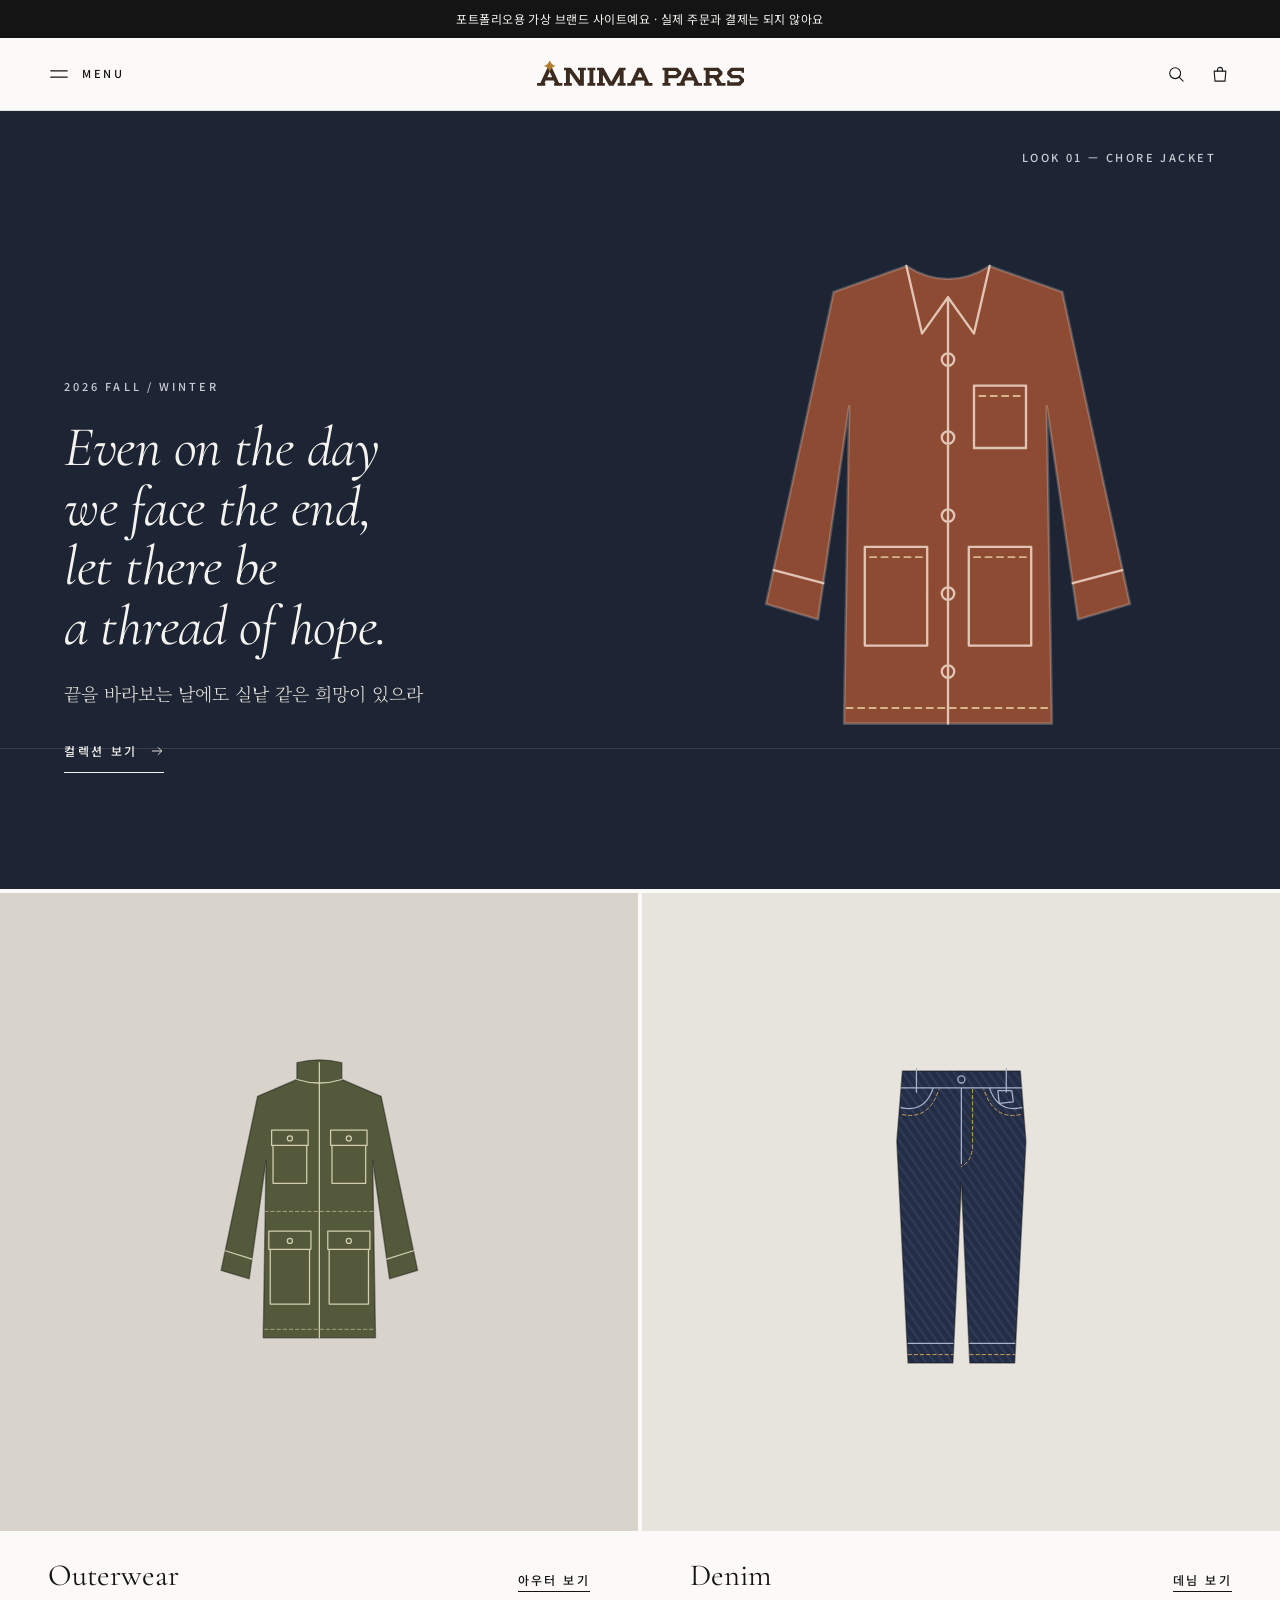
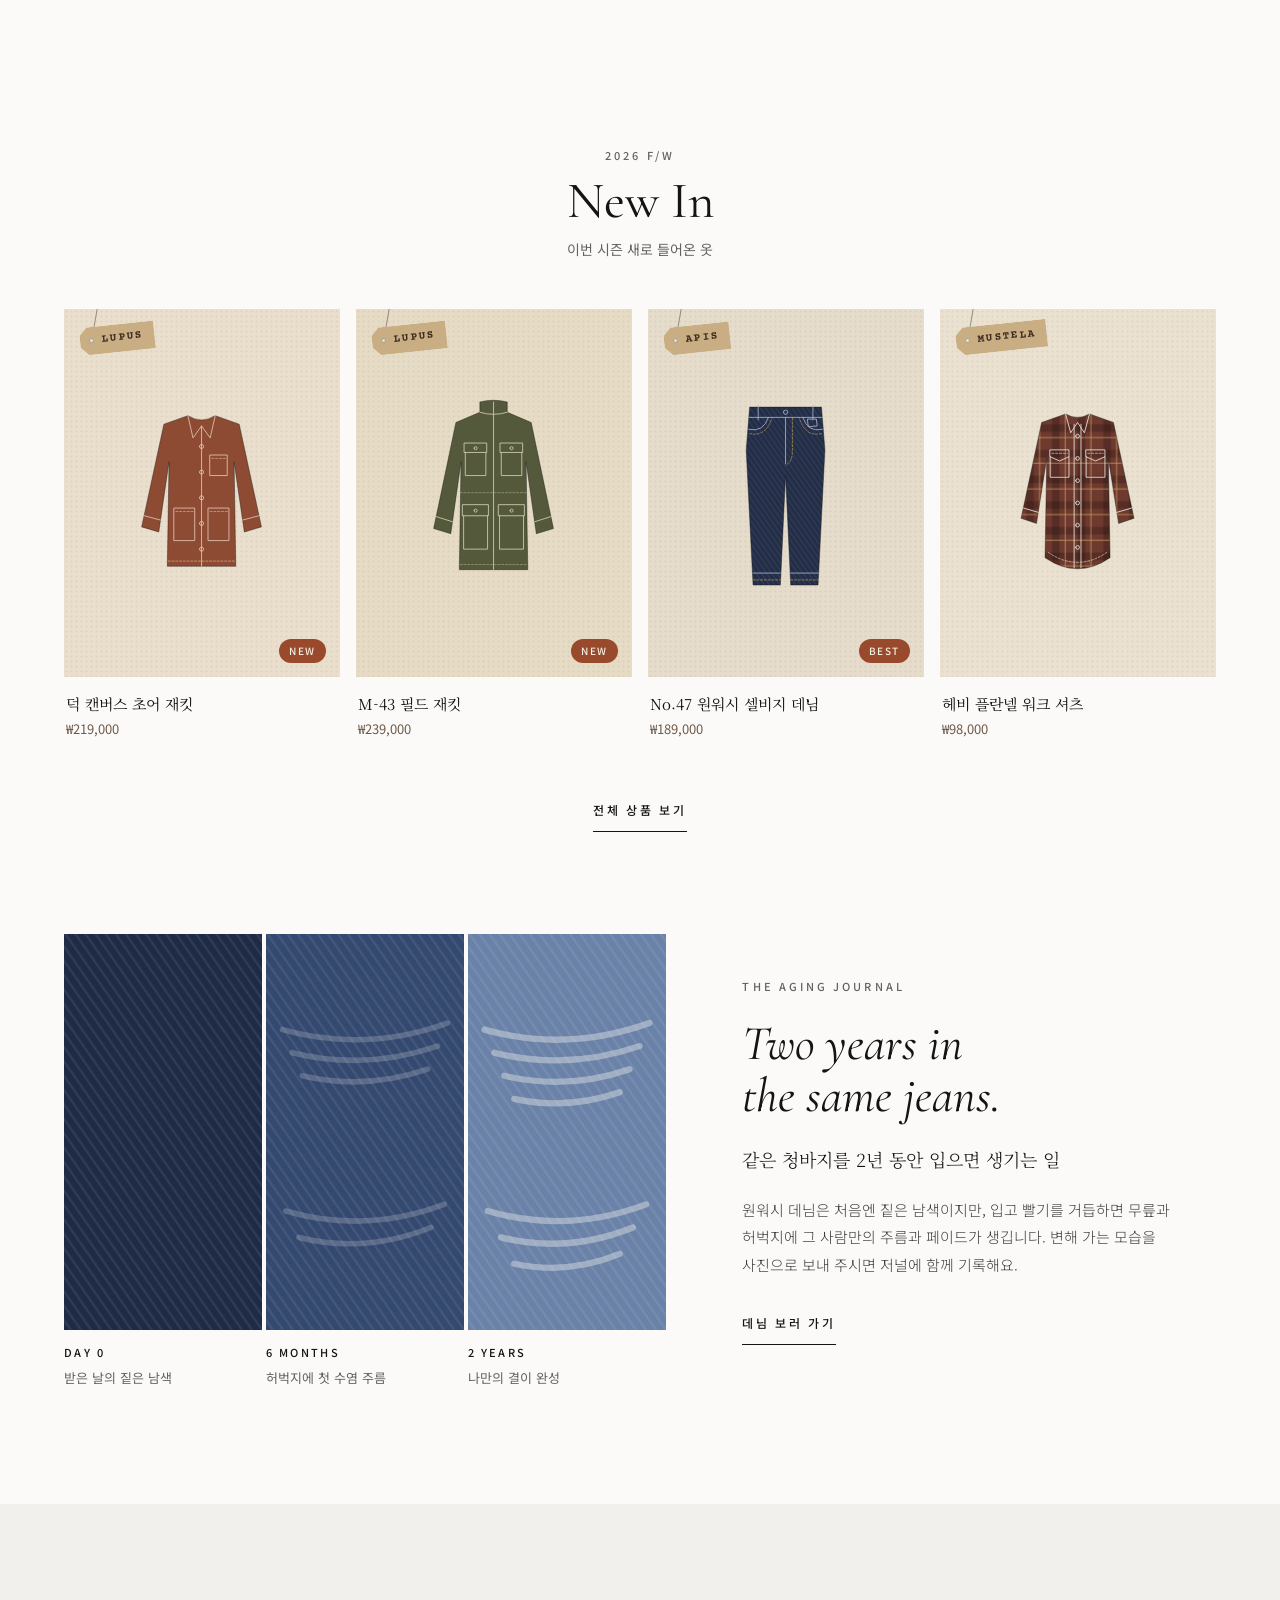
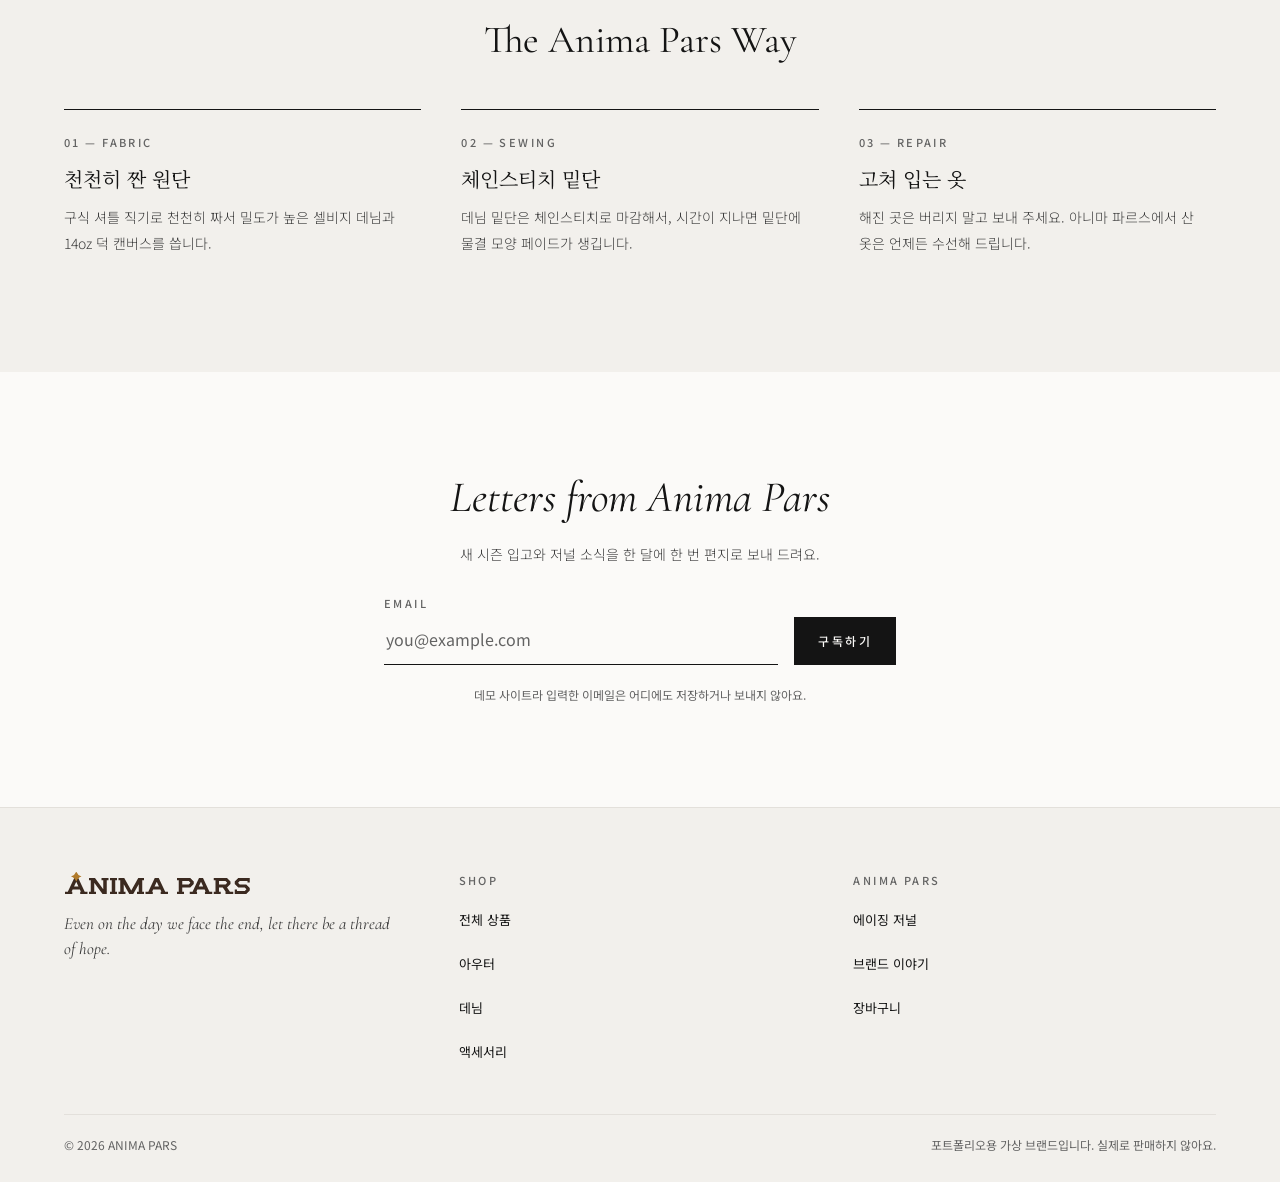
==== commit 8752fc6a: "상품 화면 따뜻한 톤 + 라틴어 동물 라인 + 슬랩 세리프 로고 - 카테고리별 라틴어 동물 이름: 아우터 Lupus(늑대), 데님 Apis(벌), 셔츠 Mustela(족제비),  " ====
--- a/index.html
+++ b/index.html
@@ -14,7 +14,7 @@
   <link rel="icon" href="assets/img/favicon.svg" type="image/svg+xml">
   <link rel="preconnect" href="https://fonts.googleapis.com">
   <link rel="preconnect" href="https://fonts.gstatic.com" crossorigin>
-  <link rel="stylesheet" href="https://fonts.googleapis.com/css2?family=Cormorant+Garamond:ital,wght@0,400;0,500;1,400&amp;family=Noto+Sans+KR:wght@300;400;500&amp;family=Noto+Serif+KR:wght@300;400&amp;display=swap">
+  <link rel="stylesheet" href="https://fonts.googleapis.com/css2?family=Cormorant+Garamond:ital,wght@0,400;0,500;1,400&amp;family=Noto+Sans+KR:wght@300;400;500&amp;family=Noto+Serif+KR:wght@300;400&amp;family=Courier+Prime:wght@400;700&amp;display=swap">
   <link rel="stylesheet" href="assets/css/style.css">
   <script src="assets/js/data.js" defer></script>
   <script src="assets/js/common.js" defer></script>
@@ -23,9 +23,10 @@
 <body>
   <!-- 로고: 한 번 정의해 두고 <use>로 여러 곳에서 씀 -->
   <svg class="svg-defs" aria-hidden="true" focusable="false">
-    <symbol id="logo-mark" viewBox="-2 3 347 48">
-      <path fill="currentColor" fill-rule="evenodd" d="M0 50 L15 18 L23 18 L38 50 L30.4 50 L26.2 41 L11.8 41 L7.6 50 Z M19 25.7 L23.4 35 L14.6 35 Z M42 50 L42 18 L50.5 18 L67 40.5 L67 18 L74 18 L74 50 L65.5 50 L49 27.5 L49 50 Z M83 18 L90 18 L90 50 L83 50 Z M99 50 L99 18 L107 18 L121 42.9 L135 18 L143 18 L143 50 L136 50 L136 30.4 L125 50 L117 50 L106 30.4 L106 50 Z M147 50 L162 18 L170 18 L185 50 L177.4 50 L173.2 41 L158.8 41 L154.6 50 Z M166 25.7 L170.4 35 L161.6 35 Z M205 50 L205 18 L228 18 L235 25 L235 30 L228 37 L212 37 L212 50 Z M212 24 L225 24 L228 27 L228 28 L225 31 L212 31 Z M232 50 L247 18 L255 18 L270 50 L262.4 50 L258.2 41 L243.8 41 L239.6 50 Z M251 25.7 L255.4 35 L246.6 35 Z M274 50 L274 18 L297 18 L304 25 L304 30 L297 37 L306 50 L297.5 50 L288.5 37 L281 37 L281 50 Z M281 24 L294 24 L297 27 L297 28 L294 31 L281 31 Z M343 18 L343 24 L323 24 L320 27 L320 28 L323 31 L336 31 L343 38 L343 43 L336 50 L313 50 L313 44 L333 44 L336 41 L336 40 L333 37 L320 37 L313 30 L313 25 L320 18 Z"/>
-      <path fill="currentColor" d="M19 4.5 Q21.3 12.7 29.5 15 Q21.3 17.3 19 25.5 Q16.7 17.3 8.5 15 Q16.7 12.7 19 4.5 Z"/>
+    <symbol id="logo-mark" viewBox="-1 3 372 48">
+      <!-- 각진 글자 + 슬랩 세리프. 겹치는 조각을 합치고 글자 속 구멍은 반대 방향으로 그려 뚫음(nonzero) -->
+      <path fill="currentColor" d="M3.5 50 L18.5 18 L26.5 18 L41.5 50 L33.9 50 L29.7 41 L15.3 41 L11.1 50 Z M0 45.5 H14.6 V50 H0 Z M30.4 45.5 H45 V50 H30.4 Z M22.5 25.7 L18.1 35 L26.9 35 Z M51.5 50 L51.5 18 L60 18 L76.5 40.5 L76.5 18 L83.5 18 L83.5 50 L75 50 L58.5 27.5 L58.5 50 Z M48 18 H51.5 V22.5 H48 Z M73 18 H87 V22.5 H73 Z M48 45.5 H62 V50 H48 Z M93.5 18 L100.5 18 L100.5 50 L93.5 50 Z M90 18 H104 V22.5 H90 Z M90 45.5 H104 V50 H90 Z M110.5 50 L110.5 18 L118.5 18 L132.5 42.9 L146.5 18 L154.5 18 L154.5 50 L147.5 50 L147.5 30.4 L136.5 50 L128.5 50 L117.5 30.4 L117.5 50 Z M107 18 H110.5 V22.5 H107 Z M154.5 18 H158 V22.5 H154.5 Z M107 45.5 H121 V50 H107 Z M144 45.5 H158 V50 H144 Z M164.5 50 L179.5 18 L187.5 18 L202.5 50 L194.9 50 L190.7 41 L176.3 41 L172.1 50 Z M161 45.5 H175.6 V50 H161 Z M191.4 45.5 H206 V50 H191.4 Z M183.5 25.7 L179.1 35 L187.9 35 Z M227.5 50 L227.5 18 L250.5 18 L257.5 25 L257.5 30 L250.5 37 L234.5 37 L234.5 50 Z M224 18 H227.5 V22.5 H224 Z M224 45.5 H238 V50 H224 Z M234.5 24 L234.5 31 L247.5 31 L250.5 28 L250.5 27 L247.5 24 Z M253 50 L268 18 L276 18 L291 50 L283.4 50 L279.2 41 L264.8 41 L260.6 50 Z M249.5 45.5 H264.1 V50 H249.5 Z M279.9 45.5 H294.5 V50 H279.9 Z M272 25.7 L267.6 35 L276.4 35 Z M301 50 L301 18 L324 18 L331 25 L331 30 L324 37 L333 50 L324.5 50 L315.5 37 L308 37 L308 50 Z M297.5 18 H301 V22.5 H297.5 Z M297.5 45.5 H311.5 V50 H297.5 Z M321 45.5 H336.5 V50 H321 Z M308 24 L308 31 L321 31 L324 28 L324 27 L321 24 Z M369.5 18 L369.5 24 L349.5 24 L346.5 27 L346.5 28 L349.5 31 L362.5 31 L369.5 38 L369.5 43 L362.5 50 L339.5 50 L339.5 44 L359.5 44 L362.5 41 L362.5 40 L359.5 37 L346.5 37 L339.5 30 L339.5 25 L346.5 18 Z M365 18 H369.5 V27 H365 Z M339.5 41 H344 V50 H339.5 Z"/>
+      <path style="fill: var(--logo-star, currentColor)" d="M22.5 4.5 Q24.8 12.7 33 15 Q24.8 17.3 22.5 25.5 Q20.2 17.3 12 15 Q20.2 12.7 22.5 4.5 Z"/>
     </symbol>
   </svg>
 
@@ -42,7 +43,7 @@
         </button>
       </div>
       <a class="brand-logo" href="index.html" aria-label="ANIMA PARS 홈">
-        <svg class="logo" viewBox="-2 3 347 48" aria-hidden="true" focusable="false"><use href="#logo-mark"/></svg>
+        <svg class="logo" viewBox="-1 3 372 48" aria-hidden="true" focusable="false"><use href="#logo-mark"/></svg>
       </a>
       <div class="site-header__end">
         <button class="icon-button" type="button" aria-expanded="false" aria-controls="site-search" aria-label="검색" data-search-toggle>
@@ -208,7 +209,7 @@
       <div class="site-footer__grid">
         <div class="footer-brand">
           <a class="footer-brand__logo" href="index.html" aria-label="ANIMA PARS 홈">
-            <svg class="logo" viewBox="-2 3 347 48" aria-hidden="true" focusable="false"><use href="#logo-mark"/></svg>
+            <svg class="logo" viewBox="-1 3 372 48" aria-hidden="true" focusable="false"><use href="#logo-mark"/></svg>
           </a>
           <p class="footer-motto" lang="en">Even on the day we face the end, let there be a thread of hope.</p>
         </div>
--- a/assets/css/style.css
+++ b/assets/css/style.css
@@ -19,9 +19,22 @@
   --night-muted: #c9ccd4;
   --error: #a3352a;
 
+  /* 따뜻한 톤: 상품 영역과 로고에 사용 */
+  --warm-paper: #f5eee3;
+  --warm-label: #f3ebdd;
+  --warm-line: #dccdb6;
+  --warm-muted: #6e5a4a;
+  --kraft: #c9ae84;
+  --espresso: #3b2a20;
+  --espresso-hover: #57402f;
+  --rust: #9a4a2c;
+  --ochre: #b07a2a;
+  --cream-text: #f6efe4;
+
   --font-display: "Cormorant Garamond", "Noto Serif KR", Georgia, serif;
   --font-serif: "Noto Serif KR", "Nanum Myeongjo", AppleMyungjo, serif;
   --font-sans: "Noto Sans KR", "Apple SD Gothic Neo", "Malgun Gothic", system-ui, sans-serif;
+  --font-type: "Courier Prime", "Courier New", monospace;
 
   --page-max: 1440px;
   --gutter: clamp(20px, 5vw, 72px);
@@ -191,6 +204,14 @@
   color: var(--night-muted);
 }
 
+/* 타자기 글꼴 라벨 (상품 번호·카탈로그 표기) */
+.eyebrow--type {
+  font-family: var(--font-type);
+  font-weight: 700;
+  letter-spacing: 0.12em;
+  color: var(--warm-muted);
+}
+
 .display-title {
   font-family: var(--font-display);
   font-size: clamp(40px, 5vw, 72px);
@@ -275,6 +296,14 @@
   letter-spacing: 0.2em;
 }
 
+.button--warm {
+  background: var(--espresso);
+}
+
+.button--warm:hover {
+  background: var(--espresso-hover);
+}
+
 .link-line {
   display: inline-flex;
   align-items: center;
@@ -460,18 +489,25 @@
   justify-content: center;
   min-height: 44px;
   padding: 4px 0;
-  color: var(--ink);
+}
+
+/* 로고: 글자는 에스프레소, 별은 황토색 (로고 SVG가 --logo-star 값을 읽음) */
+.brand-logo,
+.footer-brand__logo,
+.woven-label {
+  color: var(--espresso);
+  --logo-star: var(--ochre);
 }
 
 .brand-logo:hover {
-  color: var(--ink);
+  color: var(--espresso);
   opacity: 0.75;
 }
 
 .logo {
   width: auto;
   height: clamp(22px, 2.1vw, 30px);
-  aspect-ratio: 347 / 48;
+  aspect-ratio: 372 / 48;
 }
 
 .cart-link {
@@ -583,11 +619,10 @@
 
 .footer-brand__logo {
   display: inline-flex;
-  color: var(--ink);
 }
 
 .footer-brand__logo:hover {
-  color: var(--ink);
+  color: var(--espresso);
   opacity: 0.75;
 }
 
@@ -655,13 +690,17 @@
   color: inherit;
 }
 
+/* 상품 그림 자리: 상품마다 다른 따뜻한 종이색 + 은은한 점 질감 */
 .product-card__media {
+  position: relative;
   aspect-ratio: 3 / 4;
   display: flex;
   align-items: center;
   justify-content: center;
   overflow: hidden;
-  background: var(--tile);
+  background-color: var(--card-backdrop, var(--tile));
+  background-image: radial-gradient(rgba(59, 42, 32, 0.07) 0.8px, transparent 1.2px);
+  background-size: 5px 5px;
 }
 
 .product-card__media .garment {
@@ -675,6 +714,77 @@
   transform: scale(1.04);
 }
 
+/* 실에 매달린 크라프트 행택 — 라틴어 동물 이름 */
+.hang-tag {
+  position: absolute;
+  top: 18px;
+  left: 16px;
+  z-index: 1;
+  transform: rotate(-6deg);
+  transform-origin: 12px 50%;
+  transition: transform 0.5s ease;
+}
+
+/* 태그를 매단 실 */
+.hang-tag::before {
+  content: "";
+  position: absolute;
+  left: 11px;
+  bottom: 50%;
+  width: 1px;
+  height: 44px;
+  background: rgba(59, 42, 32, 0.45);
+  transform: rotate(16deg);
+  transform-origin: bottom center;
+}
+
+.hang-tag__paper {
+  position: relative;
+  display: block;
+  padding: 5px 11px 5px 22px;
+  background: var(--kraft);
+  color: var(--espresso);
+  font-family: var(--font-type);
+  font-size: 11px;
+  font-weight: 700;
+  letter-spacing: 0.12em;
+  text-transform: uppercase;
+  clip-path: polygon(8px 0, 100% 0, 100% 100%, 8px 100%, 0 calc(100% - 8px), 0 8px);
+}
+
+/* 실을 꿴 구멍 — 뒤 배경색과 같은 색으로 뚫린 것처럼 */
+.hang-tag__paper::before {
+  content: "";
+  position: absolute;
+  top: 50%;
+  left: 9px;
+  width: 5px;
+  height: 5px;
+  margin-top: -2.5px;
+  border-radius: 50%;
+  background: var(--card-backdrop, var(--tile));
+  box-shadow: inset 0 0 0 1px rgba(59, 42, 32, 0.35);
+}
+
+.product-card:hover .hang-tag,
+.product-card:focus-visible .hang-tag {
+  transform: rotate(-1deg);
+}
+
+.product-card__badge {
+  position: absolute;
+  right: 14px;
+  bottom: 14px;
+  z-index: 1;
+  padding: 4px 10px;
+  border-radius: 999px;
+  background: var(--rust);
+  color: var(--cream-text);
+  font-size: 10px;
+  font-weight: 500;
+  letter-spacing: 0.16em;
+}
+
 .product-card__body {
   display: flex;
   flex-direction: column;
@@ -682,21 +792,15 @@
   padding-inline: 2px;
 }
 
-.product-card__badge {
-  font-size: 11px;
-  font-weight: 500;
-  letter-spacing: 0.2em;
-  color: var(--muted);
-}
-
 .product-card__name {
-  font-size: 14px;
+  font-family: var(--font-serif);
+  font-size: 15px;
   line-height: 1.5;
 }
 
 .product-card__price {
   font-size: 13px;
-  color: var(--ink-soft);
+  color: var(--warm-muted);
 }
 
 /* 7. 홈 -------------------------------------------------------------------- */
@@ -1075,7 +1179,8 @@
 }
 
 .filter-bar {
-  border-block: 1px solid var(--line);
+  background: var(--warm-paper);
+  border-block: 1px solid var(--warm-line);
 }
 
 .filter-bar__inner {
@@ -1083,37 +1188,39 @@
   flex-wrap: wrap;
   align-items: center;
   justify-content: space-between;
-  gap: 4px 24px;
-  padding-block: 4px;
+  gap: 12px 24px;
+  padding-block: 14px;
 }
 
 .chip-group {
   display: flex;
   flex-wrap: wrap;
-  gap: 0 2px;
-  margin-inline: -10px;
-}
-
+  gap: 8px;
+}
+
+/* 단추처럼 둥근 카테고리 칩 */
 .chip {
   min-height: 44px;
-  padding: 0 10px;
-  border: 0;
-  background: none;
-  color: var(--muted);
+  padding: 0 clamp(12px, 1.4vw, 18px);
+  border: 1px solid var(--warm-line);
+  border-radius: 999px;
+  background: transparent;
+  color: var(--warm-muted);
   font-size: 13px;
-  letter-spacing: 0.04em;
-  text-underline-offset: 8px;
-  text-decoration-thickness: 1px;
+  letter-spacing: 0.02em;
+  transition: background-color 0.2s ease, border-color 0.2s ease, color 0.2s ease;
 }
 
 .chip:hover {
-  color: var(--ink);
+  border-color: var(--espresso);
+  color: var(--espresso);
 }
 
 .chip[aria-pressed="true"] {
-  color: var(--ink);
-  font-weight: 500;
-  text-decoration: underline;
+  border-color: var(--espresso);
+  background: var(--espresso);
+  color: var(--cream-text);
+  font-weight: 500;
 }
 
 .sort-control {
@@ -1126,7 +1233,7 @@
   font-size: 11px;
   font-weight: 500;
   letter-spacing: 0.2em;
-  color: var(--muted);
+  color: var(--warm-muted);
 }
 
 .select-wrap {
@@ -1202,7 +1309,9 @@
   align-items: center;
   justify-content: center;
   overflow: hidden;
-  background: var(--tile);
+  background-color: var(--card-backdrop, var(--tile));
+  background-image: radial-gradient(rgba(59, 42, 32, 0.07) 0.8px, transparent 1.2px);
+  background-size: 5px 5px;
 }
 
 .product__figure--main {
@@ -1219,6 +1328,29 @@
 .product__art .garment {
   width: 60%;
   height: auto;
+}
+
+/* 큰 그림에 다는 행택 */
+.hang-tag--large {
+  top: 28px;
+  left: 28px;
+}
+
+.hang-tag--large::before {
+  left: 14px;
+  height: 64px;
+}
+
+.hang-tag--large .hang-tag__paper {
+  padding: 8px 16px 8px 28px;
+  font-size: 14px;
+}
+
+.hang-tag--large .hang-tag__paper::before {
+  left: 11px;
+  width: 7px;
+  height: 7px;
+  margin-top: -3.5px;
 }
 
 .product__figure-row {
@@ -1234,17 +1366,18 @@
 /* 라벨 안 글자가 칸 너비에 맞춰 줄어들도록 컨테이너 기준 단위(cqw) 사용 */
 .product__figure--label {
   container-type: inline-size;
-  background: #e7e4de;
+  background: #e3d6c2;
 }
 
 .product__figure figcaption {
   position: absolute;
   left: 20px;
   bottom: 16px;
+  font-family: var(--font-type);
   font-size: 11px;
-  font-weight: 500;
-  letter-spacing: 0.22em;
-  color: var(--muted);
+  font-weight: 700;
+  letter-spacing: 0.14em;
+  color: var(--warm-muted);
 }
 
 .product__figure .fabric-caption {
@@ -1274,9 +1407,10 @@
   justify-content: center;
   gap: 8px;
   padding: 12px;
-  border: 1px solid #232d45;
-  background: var(--paper);
-  color: #232d45;
+  border: 1px solid var(--espresso);
+  outline: 1px dashed rgba(59, 42, 32, 0.4);
+  outline-offset: -7px;
+  background: var(--warm-label);
 }
 
 .woven-label .logo {
@@ -1305,6 +1439,27 @@
   display: flex;
   flex-direction: column;
   gap: 10px;
+}
+
+/* 라틴어 동물 이름 한 줄 (예: Lupus 라틴어로 ‘늑대’) */
+.product__line {
+  display: flex;
+  flex-wrap: wrap;
+  align-items: baseline;
+  gap: 4px 12px;
+}
+
+.product__line-latin {
+  font-family: var(--font-display);
+  font-size: 26px;
+  font-style: italic;
+  line-height: 1.1;
+  color: var(--rust);
+}
+
+.product__line-meaning {
+  font-size: 12px;
+  color: var(--warm-muted);
 }
 
 .product__title {
@@ -1388,7 +1543,7 @@
 }
 
 .swatch input:checked + label {
-  border-color: var(--ink);
+  border-color: var(--espresso);
 }
 
 .swatch input:focus-visible + label,
@@ -1408,7 +1563,7 @@
   display: flex;
   align-items: center;
   justify-content: center;
-  border: 1px solid var(--line-strong);
+  border: 1px solid var(--warm-line);
   font-size: 13px;
   letter-spacing: 0.06em;
   cursor: pointer;
@@ -1416,19 +1571,19 @@
 }
 
 .size-option label:hover {
-  border-color: var(--ink);
+  border-color: var(--espresso);
 }
 
 .size-option input:checked + label {
-  border-color: var(--ink);
-  background: var(--ink);
-  color: var(--paper);
+  border-color: var(--espresso);
+  background: var(--espresso);
+  color: var(--cream-text);
 }
 
 .size-option input:disabled + label {
   border-style: dashed;
-  border-color: var(--line-strong);
-  color: var(--muted);
+  border-color: var(--warm-line);
+  color: var(--warm-muted);
   text-decoration: line-through;
   cursor: not-allowed;
 }
@@ -1464,7 +1619,7 @@
   justify-content: space-between;
   gap: 0 16px;
   padding: 6px 6px 6px 16px;
-  background: var(--paper-alt);
+  background: var(--warm-paper);
   font-size: 13px;
 }
 
@@ -1479,11 +1634,11 @@
 }
 
 .accordion {
-  border-top: 1px solid var(--line);
+  border-top: 1px solid var(--warm-line);
 }
 
 .accordion details {
-  border-bottom: 1px solid var(--line);
+  border-bottom: 1px solid var(--warm-line);
 }
 
 .accordion summary {
@@ -1529,11 +1684,33 @@
 }
 
 .spec-list dt {
-  color: var(--muted);
+  color: var(--warm-muted);
+}
+
+/* 옷 안쪽에 꿰매 단 케어 라벨처럼 */
+.care-label {
+  margin-bottom: 20px;
+  padding: 18px 20px;
+  background: var(--warm-label);
+  outline: 1px dashed rgba(59, 42, 32, 0.4);
+  outline-offset: -6px;
+}
+
+.care-label__title {
+  margin-bottom: 12px;
+  font-family: var(--font-type);
+  font-size: 11px;
+  font-weight: 700;
+  letter-spacing: 0.14em;
+  color: var(--warm-muted);
+}
+
+.care-label .spec-list {
+  padding-bottom: 0;
 }
 
 .product-extra {
-  background: var(--paper-alt);
+  background: var(--warm-paper);
 }
 
 .product-extra__inner {
@@ -1575,12 +1752,12 @@
 .size-table th,
 .size-table td {
   padding: 14px 8px;
-  border-bottom: 1px solid var(--line-strong);
+  border-bottom: 1px solid var(--warm-line);
 }
 
 .size-table thead th {
   padding-block: 12px;
-  border-bottom-color: var(--ink);
+  border-bottom-color: var(--espresso);
   font-weight: 500;
 }
 
@@ -1589,8 +1766,10 @@
 }
 
 .size-table thead th:first-child {
+  font-family: var(--font-type);
   font-size: 11px;
-  letter-spacing: 0.2em;
+  font-weight: 700;
+  letter-spacing: 0.12em;
 }
 
 .size-table tbody th {
@@ -1624,17 +1803,22 @@
   gap: 6px;
 }
 
+/* 색 위에 능직(사선 결) 질감을 겹쳐 실제 원단처럼 */
 .aging__swatch {
   display: block;
   aspect-ratio: 3 / 4;
   margin-bottom: 6px;
-  background: var(--tile);
+  background-color: var(--tile);
+  background-image:
+    repeating-linear-gradient(45deg, rgba(255, 255, 255, 0.08) 0 2px, transparent 2px 5px),
+    repeating-linear-gradient(-45deg, rgba(0, 0, 0, 0.05) 0 1px, transparent 1px 6px);
 }
 
 .aging__label {
+  font-family: var(--font-type);
   font-size: 11px;
-  font-weight: 500;
-  letter-spacing: 0.2em;
+  font-weight: 700;
+  letter-spacing: 0.12em;
 }
 
 .aging__note {
@@ -1692,7 +1876,7 @@
   display: flex;
   align-items: center;
   justify-content: center;
-  background: var(--tile);
+  background: var(--card-backdrop, var(--tile));
 }
 
 .cart-item__media .garment {
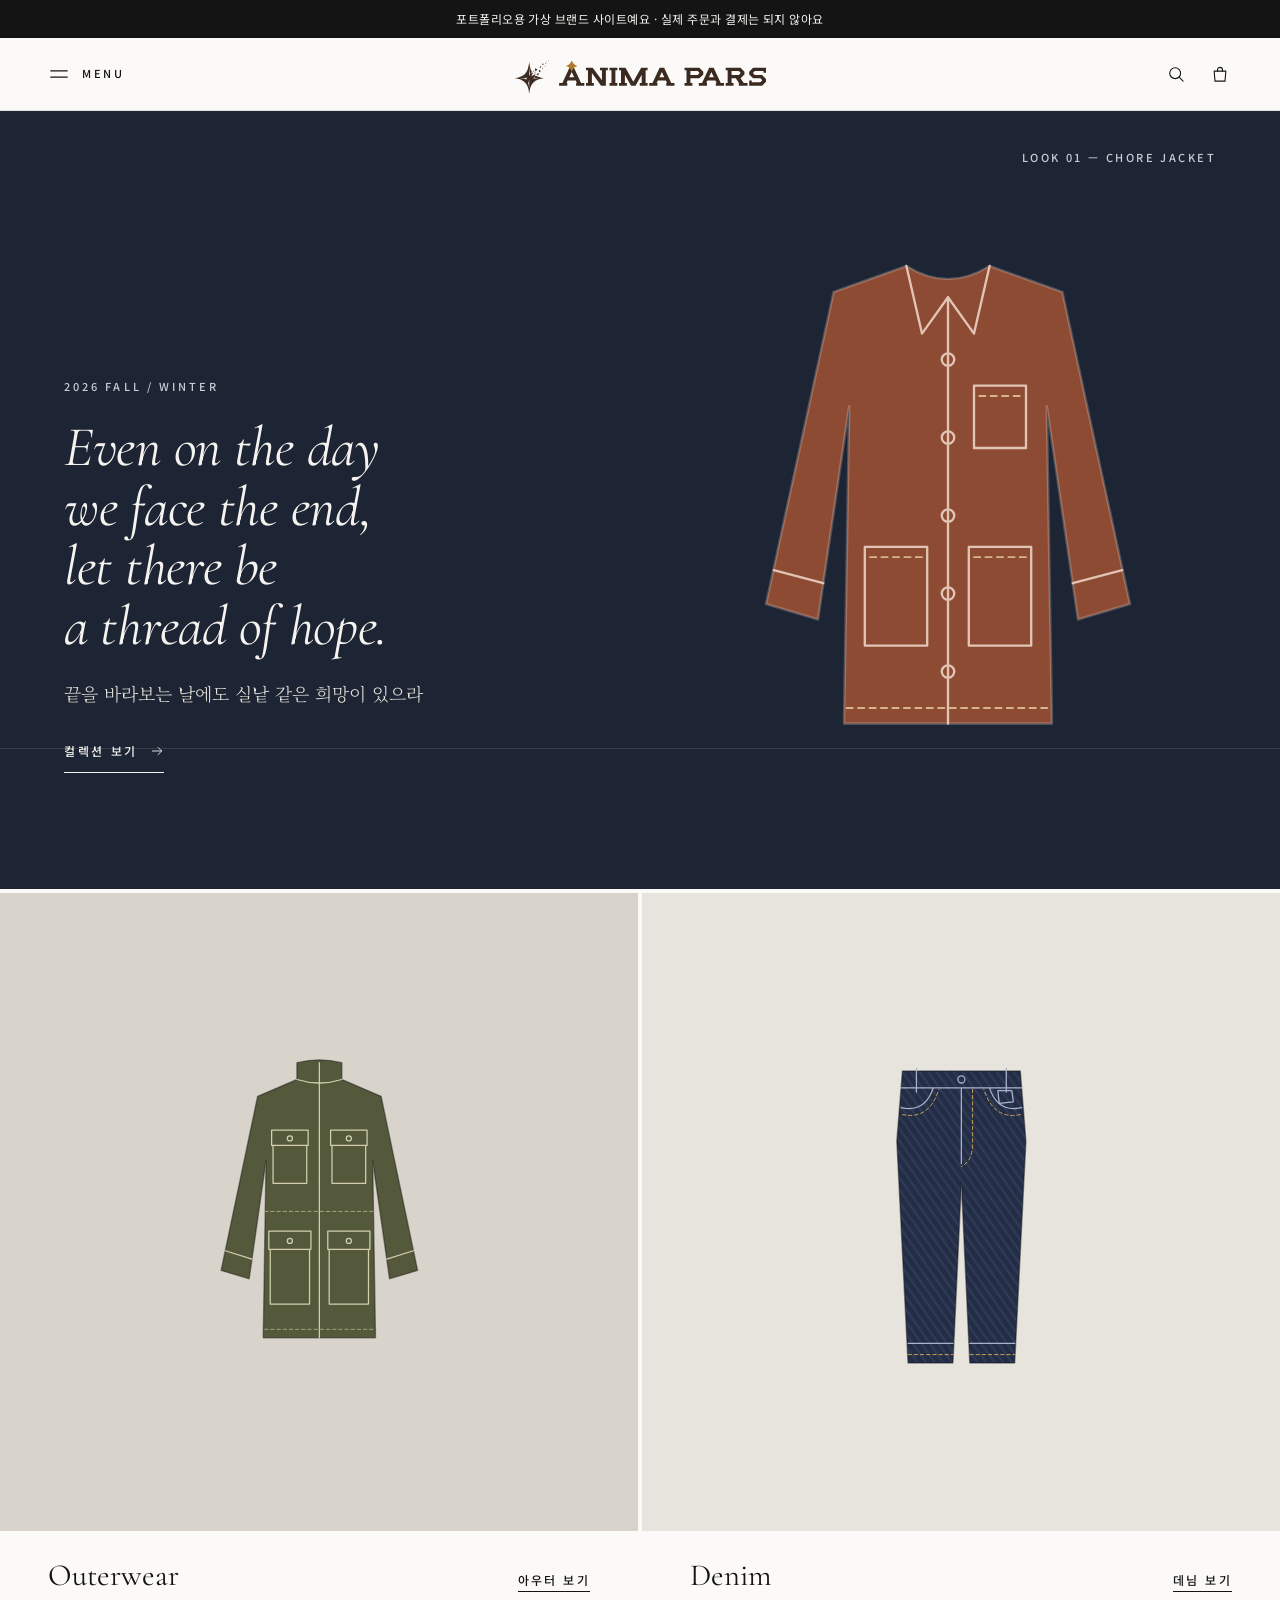
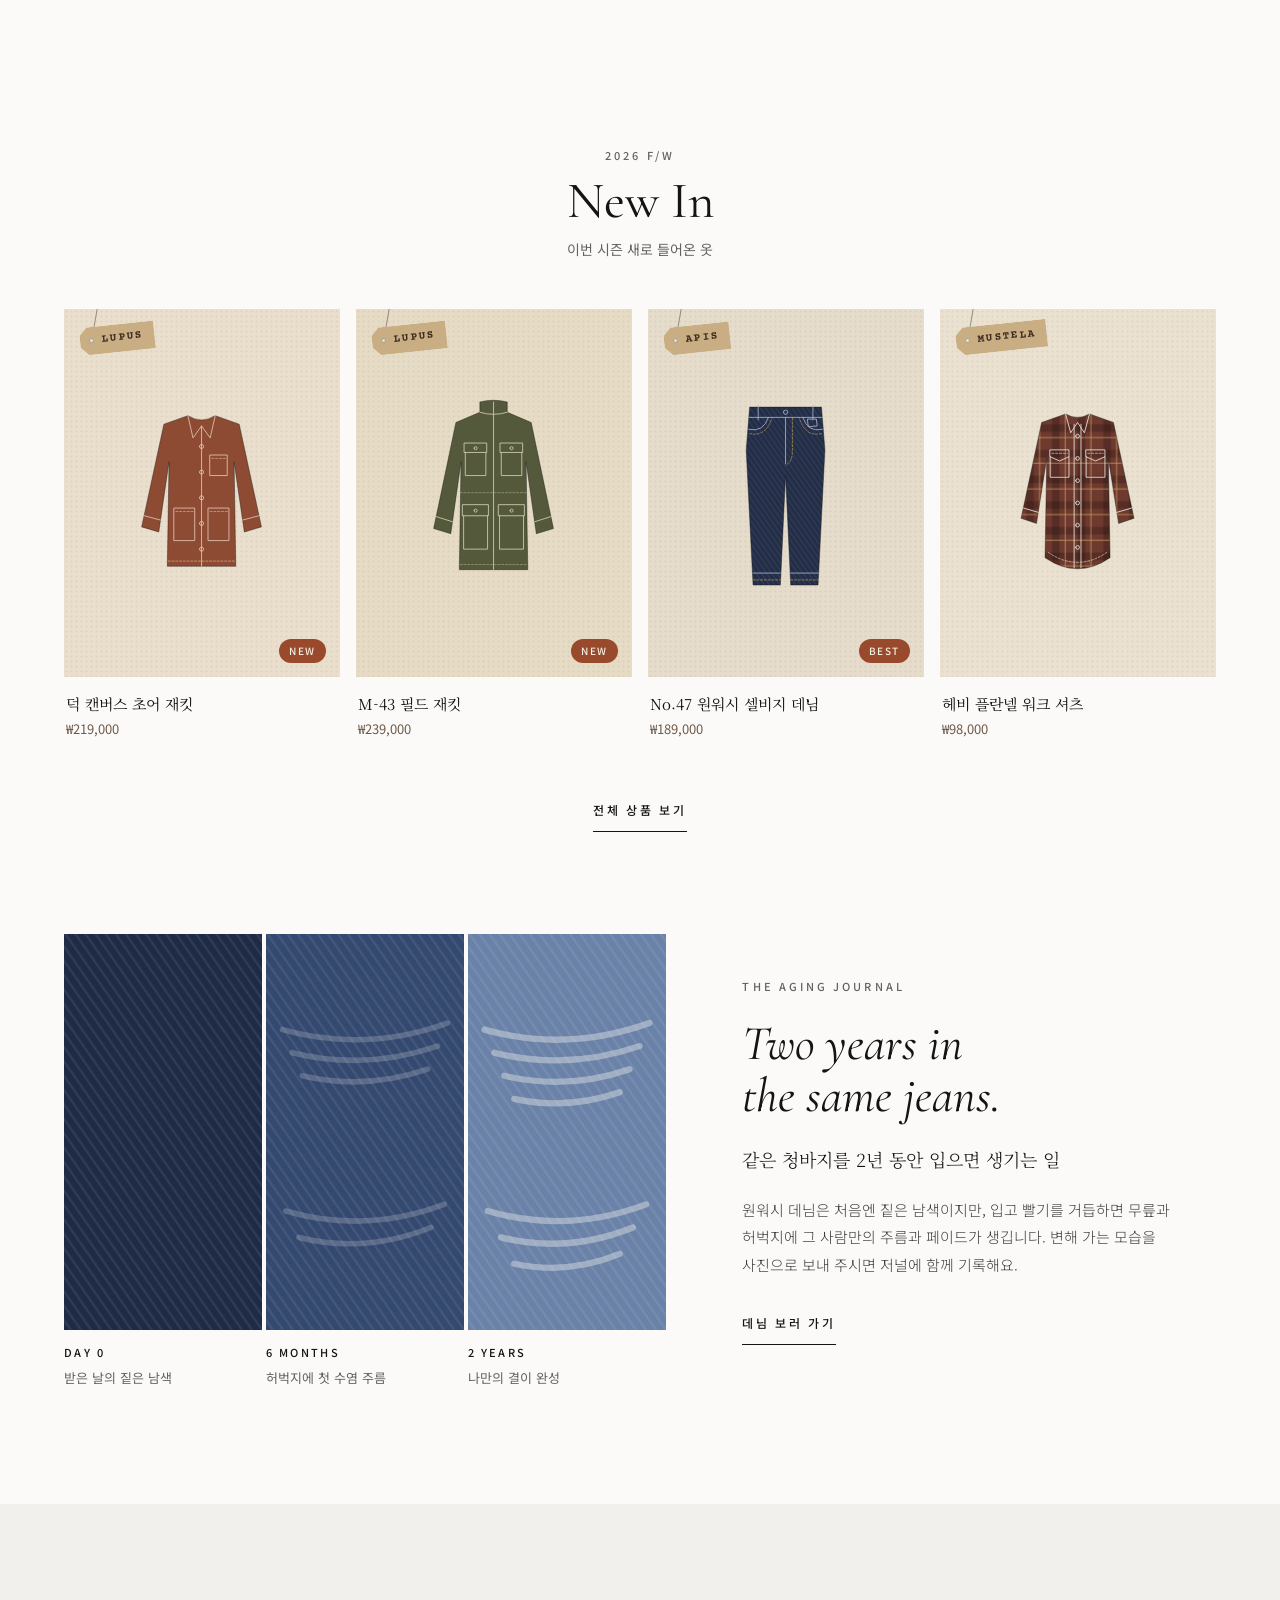
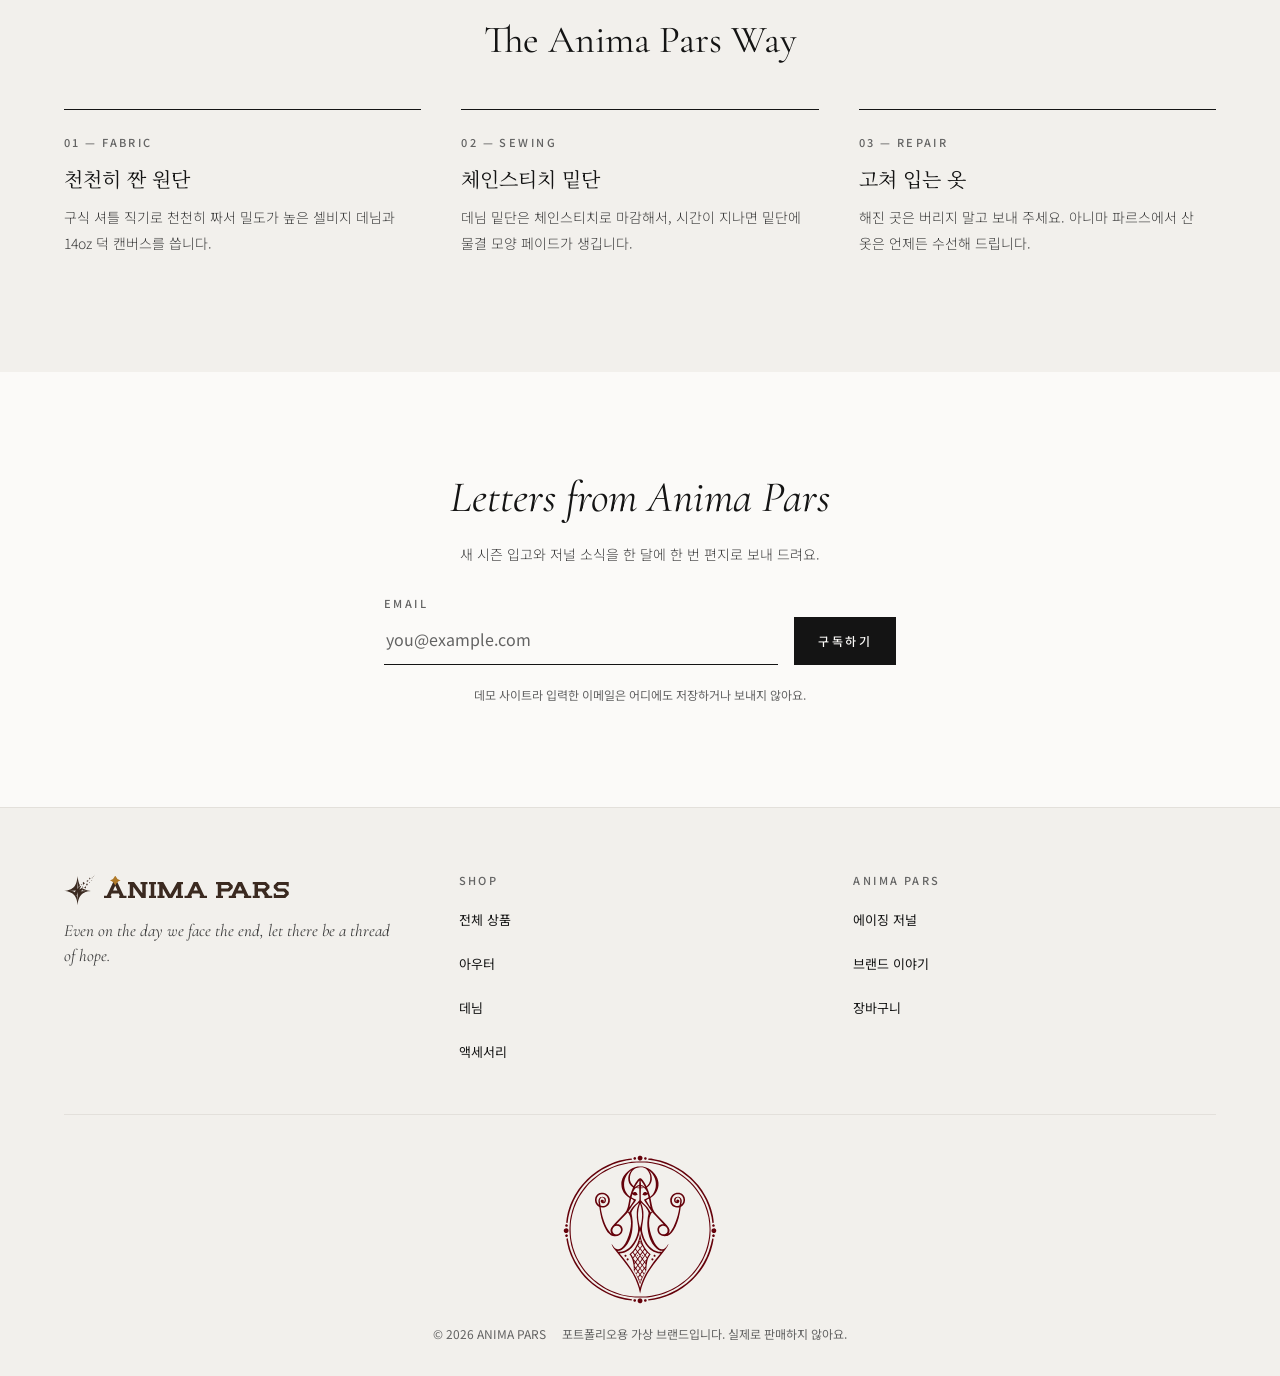
==== commit a5070220: "로고 배치: 헤더·푸터에 별 심볼, 페이지 맨 아래 엠블럼 + 옷 마킹용 별 달린 A - 2번(부서지는 별)을 SVG로 옮겨 헤더·푸터의 글자 로고 왼쪽에 붙임   (휴대폰에서는 " ====
--- a/index.html
+++ b/index.html
@@ -28,6 +28,10 @@
       <path fill="currentColor" d="M3.5 50 L18.5 18 L26.5 18 L41.5 50 L33.9 50 L29.7 41 L15.3 41 L11.1 50 Z M0 45.5 H14.6 V50 H0 Z M30.4 45.5 H45 V50 H30.4 Z M22.5 25.7 L18.1 35 L26.9 35 Z M51.5 50 L51.5 18 L60 18 L76.5 40.5 L76.5 18 L83.5 18 L83.5 50 L75 50 L58.5 27.5 L58.5 50 Z M48 18 H51.5 V22.5 H48 Z M73 18 H87 V22.5 H73 Z M48 45.5 H62 V50 H48 Z M93.5 18 L100.5 18 L100.5 50 L93.5 50 Z M90 18 H104 V22.5 H90 Z M90 45.5 H104 V50 H90 Z M110.5 50 L110.5 18 L118.5 18 L132.5 42.9 L146.5 18 L154.5 18 L154.5 50 L147.5 50 L147.5 30.4 L136.5 50 L128.5 50 L117.5 30.4 L117.5 50 Z M107 18 H110.5 V22.5 H107 Z M154.5 18 H158 V22.5 H154.5 Z M107 45.5 H121 V50 H107 Z M144 45.5 H158 V50 H144 Z M164.5 50 L179.5 18 L187.5 18 L202.5 50 L194.9 50 L190.7 41 L176.3 41 L172.1 50 Z M161 45.5 H175.6 V50 H161 Z M191.4 45.5 H206 V50 H191.4 Z M183.5 25.7 L179.1 35 L187.9 35 Z M227.5 50 L227.5 18 L250.5 18 L257.5 25 L257.5 30 L250.5 37 L234.5 37 L234.5 50 Z M224 18 H227.5 V22.5 H224 Z M224 45.5 H238 V50 H224 Z M234.5 24 L234.5 31 L247.5 31 L250.5 28 L250.5 27 L247.5 24 Z M253 50 L268 18 L276 18 L291 50 L283.4 50 L279.2 41 L264.8 41 L260.6 50 Z M249.5 45.5 H264.1 V50 H249.5 Z M279.9 45.5 H294.5 V50 H279.9 Z M272 25.7 L267.6 35 L276.4 35 Z M301 50 L301 18 L324 18 L331 25 L331 30 L324 37 L333 50 L324.5 50 L315.5 37 L308 37 L308 50 Z M297.5 18 H301 V22.5 H297.5 Z M297.5 45.5 H311.5 V50 H297.5 Z M321 45.5 H336.5 V50 H321 Z M308 24 L308 31 L321 31 L324 28 L324 27 L321 24 Z M369.5 18 L369.5 24 L349.5 24 L346.5 27 L346.5 28 L349.5 31 L362.5 31 L369.5 38 L369.5 43 L362.5 50 L339.5 50 L339.5 44 L359.5 44 L362.5 41 L362.5 40 L359.5 37 L346.5 37 L339.5 30 L339.5 25 L346.5 18 Z M365 18 H369.5 V27 H365 Z M339.5 41 H344 V50 H339.5 Z"/>
       <path style="fill: var(--logo-star, currentColor)" d="M22.5 4.5 Q24.8 12.7 33 15 Q24.8 17.3 22.5 25.5 Q20.2 17.3 12 15 Q20.2 12.7 22.5 4.5 Z"/>
     </symbol>
+    <symbol id="star-mark" viewBox="0 0 102.8 101">
+      <!-- 부서지는 별(2번): 별 몸통과 조각의 윤곽선을 옮김. 별 안쪽 흰 선은 evenodd로 뚫음 -->
+      <path style="fill: var(--brand-star, currentColor)" fill-rule="evenodd" d="M101.5 2.5l-.1 .1 -.9 -1 .9 -1.1 .9 1.1zM96.8 7.9l-1.8 -1.3 1.7 -1.6zM44.5 100.5l-.4 -4.9 -.9 -5.7 -1.2 -5.6 -1.2 -3.9 -1.5 -3.7 -1.5 -3.1 -2.4 -3.7 -3.1 -3.6 -2.7 -2.5 -2.8 -2.1 -4.1 -2.3 -3.3 -1.5 -4.2 -1.5 -4.9 -1.2 -5.7 -1 -4.1 -.5 10 -1.6 4.7 -1.2 4.9 -1.8 4.1 -2 3 -1.8 2.7 -2 2.5 -2.4 2.4 -2.8 2.4 -3.8 2.3 -4.8 1.2 -3.5 1.2 -4.1 1 -4.6 1.3 -7.6 .3 -4.2 .2 -.1 1.2 9.5 1.5 7.2 2.5 7.7 2.7 5.4 -4.1 5.3 .6 -.1 7.7 -4 -6.2 12.3 13.1 -7.9 -3.9 8.1 4.2 -2.3 4.8 2.4 6.3 2.2 7.6 1.7 5.9 .7 -.2 .2 -5.9 .7 -3.6 .7 -5.3 1.4 -3 1 -4.2 1.9 -3.6 2 -3.2 2.3 -2.7 2.5 -2.6 3 -2.9 4.3 -1.5 3.1 -1.6 4.2 -1.3 4.2 -1.1 5.4zM84.8 15.9l-2.2 -3.1 2.2 -3 2.2 3zM92 12.8l-.3 .1 0 -.1 0 -3 2.8 1zM78.9 23.2l-4.5 -1.3 -.6 -.2 0 -.2 5.9 -3.7 .1 .1 -.1 1zM92.8 21.1l-2.8 -.1 1.1 -2.2zM44 48.2l3.3 -6.7 -.7 -2.4 -.7 -4.8 -1.2 -14.2 -.1 20.5 -.2 4.6 -.5 3.1zM62.2 34.4l-.1 -7.5 .2 -3 6.5 5zM84.5 28.1l-1.9 -2.8 2.8 -1.2 -.2 1.5zM75.4 36.9l-2.8 -4 3 -4 2.7 4zM57.4 35l-1.1 -.6 -1.5 -1.3 4.1 -2.4 -.3 1.2zM60.2 39.9l-.1 .1 -.1 -.3 .8 -2.5 3.7 -.2zM72 46l-6.1 -3.6 6.1 -3.9 .1 0 0 .9zM55.5 54.7l18.3 -1 -6 -.4 -3.7 -.4 -2.4 -.8 -2.1 -1.1 -1 1.2 -1.1 .9 -1.2 .7 -2.2 .9zM36.2 58.6l-.1 -2 .5 -1.3 .9 -1.3 2 -1.5 -22 1.2 9 .6 3.6 .6 1.9 .6 1.5 .8 1.4 1zM44.6 85.4l-.1 -28.4 -1.5 7.7 -1.3 4 .9 2.7 .8 3.4z"/>
+    </symbol>
   </svg>
 
   <a class="skip-link" href="#main">본문으로 건너뛰기</a>
@@ -43,6 +47,7 @@
         </button>
       </div>
       <a class="brand-logo" href="index.html" aria-label="ANIMA PARS 홈">
+        <svg class="brand-star" viewBox="0 0 102.8 101" aria-hidden="true" focusable="false"><use href="#star-mark"/></svg>
         <svg class="logo" viewBox="-1 3 372 48" aria-hidden="true" focusable="false"><use href="#logo-mark"/></svg>
       </a>
       <div class="site-header__end">
@@ -209,6 +214,7 @@
       <div class="site-footer__grid">
         <div class="footer-brand">
           <a class="footer-brand__logo" href="index.html" aria-label="ANIMA PARS 홈">
+            <svg class="brand-star" viewBox="0 0 102.8 101" aria-hidden="true" focusable="false"><use href="#star-mark"/></svg>
             <svg class="logo" viewBox="-1 3 372 48" aria-hidden="true" focusable="false"><use href="#logo-mark"/></svg>
           </a>
           <p class="footer-motto" lang="en">Even on the day we face the end, let there be a thread of hope.</p>
@@ -228,8 +234,11 @@
         </nav>
       </div>
       <div class="site-footer__bottom">
-        <span>© 2026 ANIMA PARS</span>
-        <span>포트폴리오용 가상 브랜드입니다. 실제로 판매하지 않아요.</span>
+        <img class="footer-emblem" src="assets/img/emblem.svg" alt="" width="160" height="156" loading="lazy" decoding="async">
+        <p class="site-footer__legal">
+          <span>© 2026 ANIMA PARS</span>
+          <span>포트폴리오용 가상 브랜드입니다. 실제로 판매하지 않아요.</span>
+        </p>
       </div>
     </div>
   </footer>
--- a/assets/css/style.css
+++ b/assets/css/style.css
@@ -489,6 +489,13 @@
   justify-content: center;
   min-height: 44px;
   padding: 4px 0;
+  --logo-h: 18px;            /* 휴대폰: 별 심볼이 붙어도 메뉴·검색·장바구니 버튼과 겹치지 않는 크기 */
+}
+
+@media (min-width: 480px) {
+  .brand-logo {
+    --logo-h: clamp(22px, 2.1vw, 30px);
+  }
 }
 
 /* 로고: 글자는 에스프레소, 별은 황토색 (로고 SVG가 --logo-star 값을 읽음) */
@@ -508,6 +515,27 @@
   width: auto;
   height: clamp(22px, 2.1vw, 30px);
   aspect-ratio: 372 / 48;
+}
+
+/* 로고 묶음: 2번 별 심볼 + 글자 로고 (헤더·푸터 공통, 크기는 --logo-h 하나로 조절) */
+.brand-logo,
+.footer-brand__logo {
+  --star-h: calc(var(--logo-h) * 1.28);
+  gap: calc(var(--logo-h) * 0.32);
+}
+
+.brand-logo .logo,
+.footer-brand__logo .logo {
+  height: var(--logo-h);
+}
+
+.brand-star {
+  flex: none;
+  width: auto;
+  height: var(--star-h);
+  aspect-ratio: 102.8 / 101;
+  /* 별 몸통의 중심(심볼 높이의 53%)을 글자의 세로 중심(글자 로고 상자의 64.6%)에 맞춤 */
+  transform: translateY(calc(var(--logo-h) * 0.146 - var(--star-h) * 0.03));
 }
 
 .cart-link {
@@ -619,15 +647,13 @@
 
 .footer-brand__logo {
   display: inline-flex;
+  align-items: center;
+  --logo-h: 24px;
 }
 
 .footer-brand__logo:hover {
   color: var(--espresso);
   opacity: 0.75;
-}
-
-.footer-brand__logo .logo {
-  height: 24px;
 }
 
 .footer-motto {
@@ -660,15 +686,29 @@
   text-decoration: none;
 }
 
+/* 페이지 맨 아래: 1번 엠블럼을 도장처럼 가운데 두고, 그 아래 저작권 문구 */
 .site-footer__bottom {
   display: flex;
-  flex-wrap: wrap;
-  justify-content: space-between;
-  gap: 8px 24px;
-  padding-block: 20px 28px;
+  flex-direction: column;
+  align-items: center;
+  gap: 20px;
+  padding-block: 40px 32px;
   border-top: 1px solid var(--line);
   font-size: 12px;
   color: var(--muted);
+  text-align: center;
+}
+
+.footer-emblem {
+  width: clamp(136px, 12vw, 168px);
+  height: auto;
+}
+
+.site-footer__legal {
+  display: flex;
+  flex-wrap: wrap;
+  justify-content: center;
+  gap: 4px 16px;
 }
 
 /* 6. 상품 카드 -------------------------------------------------------------- */
